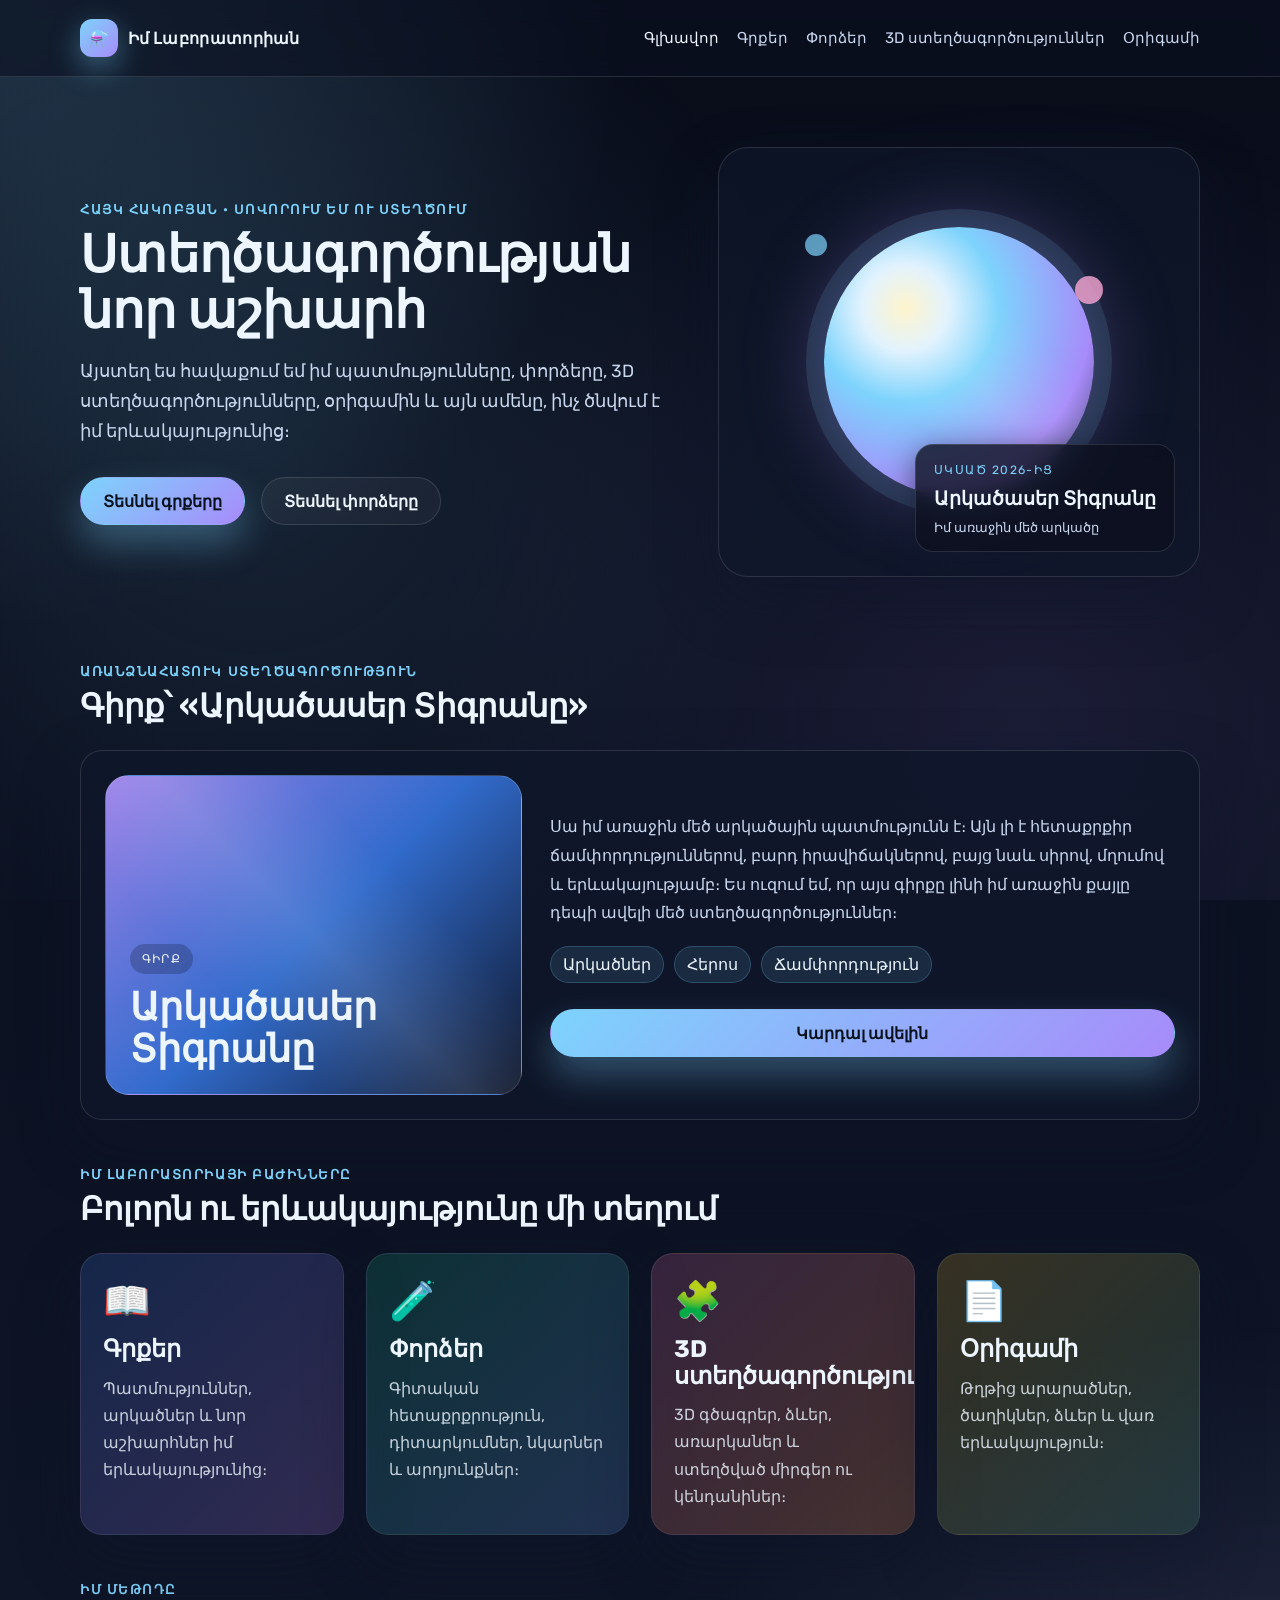
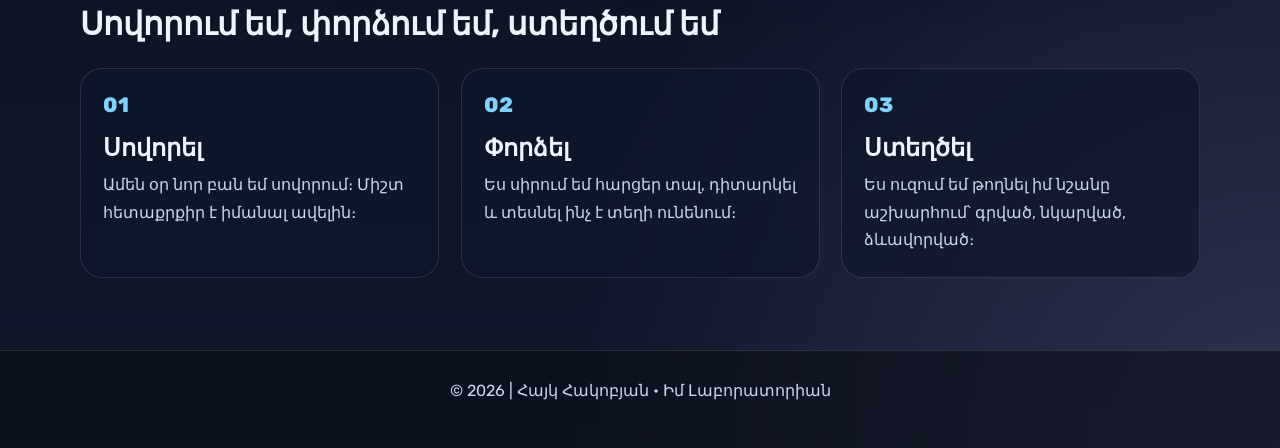
==== index.html @ 013bd903 "Fix homepage with corrected Armenian text and rebuild trigger" ====
<!DOCTYPE html>
<html lang="hy">
  <head>
    <meta charset="UTF-8" />
    <meta name="viewport" content="width=device-width, initial-scale=1.0" />
    <title>Իմ Լաբորատորիան</title>
    <meta
      name="description"
      content="Հայկ Հակոբյանի ստեղծագործական լաբորատորիան՝ գրքեր, փորձեր, 3D ստեղծագործություններ և օրիգամի"
    />
    <link rel="preconnect" href="https://fonts.googleapis.com" />
    <link rel="preconnect" href="https://fonts.gstatic.com" crossorigin />
    <link
      href="https://fonts.googleapis.com/css2?family=Rubik:wght@400;500;700;800&display=swap"
      rel="stylesheet"
    />
    <link rel="stylesheet" href="css/global.css" />
    <link rel="stylesheet" href="css/home.css" />
    <link rel="stylesheet" href="css/animations.css" />
  </head>
  <body class="home-page">
    <header class="topbar">
      <div class="container nav-wrap">
        <a class="brand" href="index.html">
          <span class="brand-mark">⚗️</span>
          <span>Իմ Լաբորատորիան</span>
        </a>

        <nav class="main-nav" aria-label="Հիմնական նավիգացիա">
          <a href="index.html" class="active">Գլխավոր</a>
          <a href="pages/books.html">Գրքեր</a>
          <a href="pages/experiments.html">Փորձեր</a>
          <a href="pages/3d-creations.html">3D ստեղծագործություններ</a>
          <a href="pages/origamis.html">Օրիգամի</a>
        </nav>
      </div>
    </header>

    <main>
      <section class="hero container">
        <div class="hero-copy">
          <p class="eyebrow">Հայկ Հակոբյան • Սովորում եմ ու ստեղծում</p>
          <h1>Ստեղծագործության նոր աշխարհ</h1>
          <p class="subtitle">
            Այստեղ ես հավաքում եմ իմ պատմությունները, փորձերը, 3D ստեղծագործությունները, օրիգամին և այն ամենը, ինչ ծնվում է իմ երևակայությունից։
          </p>

          <div class="hero-actions">
            <a class="button primary" href="pages/books.html">Տեսնել գրքերը</a>
            <a class="button secondary" href="pages/experiments.html">Տեսնել փորձերը</a>
          </div>
        </div>

        <div class="hero-visual" aria-label="Ստեղծագործական լաբորատորիայի պատկեր">
          <div class="planet"></div>
          <div class="orb orb-one"></div>
          <div class="orb orb-two"></div>
          <div class="lab-card">
            <span class="lab-tag">Սկսած 2026-ից</span>
            <strong>Արկածասեր Տիգրանը</strong>
            <small>Իմ առաջին մեծ արկածը</small>
          </div>
        </div>
      </section>

      <section class="featured container">
        <div class="section-heading">
          <p class="eyebrow">Առանձնահատուկ ստեղծագործություն</p>
          <h2>Գիրք՝ «Արկածասեր Տիգրանը»</h2>
        </div>

        <div class="feature-card">
          <div class="book-cover">
            <span class="cover-label">Գիրք</span>
            <h3>Արկածասեր Տիգրանը</h3>
          </div>

          <div class="feature-content">
            <p>
              Սա իմ առաջին մեծ արկածային պատմությունն է։ Այն լի է հետաքրքիր ճամփորդություններով, բարդ իրավիճակներով, բայց նաև սիրով, մղումով և երևակայությամբ։ Ես ուզում եմ, որ այս գիրքը լինի իմ առաջին քայլը դեպի ավելի մեծ ստեղծագործություններ։
            </p>
            <ul>
              <li>Արկածներ</li>
              <li>Հերոս</li>
              <li>Ճամփորդություն</li>
            </ul>
            <a class="button primary" href="pages/books.html">Կարդալ ավելին</a>
          </div>
        </div>
      </section>

      <section class="categories container">
        <div class="section-heading">
          <p class="eyebrow">Իմ լաբորատորիայի բաժինները</p>
          <h2>Բոլորն ու երևակայությունը մի տեղում</h2>
        </div>

        <div class="category-grid">
          <a class="category-card books" href="pages/books.html">
            <span class="icon">📖</span>
            <h3>Գրքեր</h3>
            <p>Պատմություններ, արկածներ և նոր աշխարհներ իմ երևակայությունից։</p>
          </a>

          <a class="category-card experiments" href="pages/experiments.html">
            <span class="icon">🧪</span>
            <h3>Փորձեր</h3>
            <p>Գիտական հետաքրքրություն, դիտարկումներ, նկարներ և արդյունքներ։</p>
          </a>

          <a class="category-card d3" href="pages/3d-creations.html">
            <span class="icon">🧩</span>
            <h3>3D ստեղծագործություններ</h3>
            <p>3D գծագրեր, ձևեր, առարկաներ և ստեղծված միրգեր ու կենդանիներ։</p>
          </a>

          <a class="category-card origami" href="pages/origamis.html">
            <span class="icon">📄</span>
            <h3>Օրիգամի</h3>
            <p>Թղթից արարածներ, ծաղիկներ, ձևեր և վառ երևակայություն։</p>
          </a>
        </div>
      </section>

      <section class="lab-notes container">
        <div class="section-heading">
          <p class="eyebrow">Իմ մեթոդը</p>
          <h2>Սովորում եմ, փորձում եմ, ստեղծում եմ</h2>
        </div>

        <div class="notes-grid">
          <article class="note">
            <span>01</span>
            <h3>Սովորել</h3>
            <p>Ամեն օր նոր բան եմ սովորում։ Միշտ հետաքրքիր է իմանալ ավելին։</p>
          </article>

          <article class="note">
            <span>02</span>
            <h3>Փորձել</h3>
            <p>Ես սիրում եմ հարցեր տալ, դիտարկել և տեսնել ինչ է տեղի ունենում։</p>
          </article>

          <article class="note">
            <span>03</span>
            <h3>Ստեղծել</h3>
            <p>Ես ուզում եմ թողնել իմ նշանը աշխարհում՝ գրված, նկարված, ձևավորված։</p>
          </article>
        </div>
      </section>
    </main>

    <footer class="site-footer">
      <div class="container footer-wrap">
        <p>© 2026 | Հայկ Հակոբյան • Իմ Լաբորատորիան</p>
      </div>
    </footer>
  </body>
</html>
---- css/global.css ----
* {
  margin: 0;
  padding: 0;
  box-sizing: border-box;
}

:root {
  --bg-dark: #0b1020;
  --bg-mid: #121b2d;
  --panel: rgba(17, 24, 39, 0.74);
  --panel-light: rgba(255, 255, 255, 0.08);
  --text: #edf6ff;
  --muted: #c9d7ef;
  --accent: #7dd3fc;
  --accent-2: #a78bfa;
  --accent-3: #f9a8d4;
  --success: #34d399;
  --shadow: 0 24px 60px rgba(15, 23, 42, 0.45);
  --border: rgba(255, 255, 255, 0.12);
  --radius: 22px;
}

html {
  scroll-behavior: smooth;
}

body {
  font-family: "Rubik", sans-serif;
  color: var(--text);
  background:
    radial-gradient(circle at top, rgba(125, 211, 252, 0.18), transparent 28%),
    radial-gradient(circle at right, rgba(167, 139, 250, 0.15), transparent 30%),
    linear-gradient(135deg, var(--bg-dark) 0%, var(--bg-mid) 100%);
  min-height: 100vh;
}

img {
  max-width: 100%;
  display: block;
}

a {
  text-decoration: none;
  color: inherit;
}

button,
input,
textarea,
select {
  font: inherit;
}

.container {
  width: min(1120px, calc(100% - 32px));
  margin: 0 auto;
}

.topbar {
  position: sticky;
  top: 0;
  z-index: 20;
  backdrop-filter: blur(12px);
  background: rgba(11, 16, 32, 0.6);
  border-bottom: 1px solid var(--border);
}

.nav-wrap {
  display: flex;
  align-items: center;
  justify-content: space-between;
  min-height: 76px;
  gap: 20px;
}

.brand {
  display: inline-flex;
  align-items: center;
  gap: 10px;
  font-weight: 700;
  letter-spacing: 0.02em;
}

.brand-mark {
  display: inline-flex;
  align-items: center;
  justify-content: center;
  width: 38px;
  height: 38px;
  border-radius: 12px;
  background: linear-gradient(135deg, var(--accent), var(--accent-2));
  box-shadow: 0 10px 30px rgba(125, 211, 252, 0.42);
}

.main-nav {
  display: flex;
  align-items: center;
  flex-wrap: wrap;
  gap: 18px;
}

.main-nav a {
  color: var(--muted);
  font-size: 0.95rem;
  transition: color 0.2s ease;
}

.main-nav a:hover,
.main-nav a.active {
  color: var(--text);
}

main {
  padding-bottom: 72px;
}

.site-footer {
  padding: 30px 0 48px;
  border-top: 1px solid var(--border);
  background: rgba(9, 13, 22, 0.6);
}

.footer-wrap {
  display: flex;
  justify-content: center;
  color: var(--muted);
  text-align: center;
}

.section-heading {
  margin-bottom: 26px;
}

.eyebrow {
  display: inline-block;
  margin-bottom: 10px;
  color: var(--accent);
  font-size: 0.8rem;
  letter-spacing: 0.12em;
  text-transform: uppercase;
}

h1, h2, h3, h4 {
  line-height: 1.1;
}

h1 {
  font-size: clamp(2.3rem, 4vw, 4.5rem);
  margin-bottom: 18px;
}

h2 {
  font-size: clamp(1.8rem, 2.5vw, 2.8rem);
}

h3 {
  font-size: 1.5rem;
}

.button {
  display: inline-flex;
  align-items: center;
  justify-content: center;
  min-height: 48px;
  padding: 0 22px;
  border-radius: 999px;
  border: 1px solid transparent;
  font-weight: 700;
  transition: transform 0.2s ease, box-shadow 0.2s ease, border-color 0.2s ease;
}

.button:hover {
  transform: translateY(-2px);
}

.button.primary {
  background: linear-gradient(135deg, var(--accent), var(--accent-2));
  color: #07111c;
  box-shadow: 0 18px 36px rgba(125, 211, 252, 0.32);
}

.button.secondary {
  border-color: var(--border);
  background: rgba(255, 255, 255, 0.04);
  color: var(--text);
}

.page-shell {
  padding: 52px 0 15px;
}

.page-hero {
  padding: 32px 0 18px;
}

.page-title {
  font-size: clamp(2.4rem, 5vw, 4rem);
  margin-bottom: 12px;
}

.page-subtitle {
  max-width: 760px;
  font-size: 1.1rem;
  color: var(--muted);
}

.content-panel {
  background: rgba(15, 23, 42, 0.75);
  border: 1px solid var(--border);
  border-radius: var(--radius);
  box-shadow: var(--shadow);
}

.gallery-grid {
  display: grid;
  grid-template-columns: repeat(auto-fit, minmax(220px, 1fr));
  gap: 22px;
}

.gallery-item {
  border-radius: var(--radius);
  border: 1px solid var(--border);
  background: rgba(255, 255, 255, 0.03);
  overflow: hidden;
}

.gallery-visual {
  min-height: 210px;
  display: flex;
  align-items: center;
  justify-content: center;
  font-size: 3rem;
  color: rgba(255, 255, 255, 0.82);
  border-bottom: 1px solid var(--border);
}

.gallery-item figcaption {
  padding: 18px 18px 20px;
}

.gallery-item h3 {
  margin-bottom: 8px;
  font-size: 1.25rem;
}

.gallery-item p {
  color: var(--muted);
  line-height: 1.6;
}

@media (max-width: 720px) {
  .nav-wrap {
    flex-direction: column;
    justify-content: center;
    padding: 18px 0 16px;
  }

  .main-nav {
    justify-content: center;
  }
}
---- css/home.css ----
.home-page {
  background:
    radial-gradient(circle at top left, rgba(125, 211, 252, 0.18), transparent 26%),
    radial-gradient(circle at bottom right, rgba(196, 181, 253, 0.18), transparent 30%),
    linear-gradient(180deg, #090d1a 0%, #0f172a 100%);
  position: relative;
  overflow: hidden;
}

.home-page::before {
  content: '';
  position: fixed;
  top: 0;
  left: 0;
  width: 100%;
  height: 100%;
  background: 
    radial-gradient(circle at 20% 50%, rgba(125, 211, 252, 0.1) 0%, transparent 50%),
    radial-gradient(circle at 80% 80%, rgba(167, 139, 250, 0.1) 0%, transparent 50%);
  pointer-events: none;
  z-index: 1;
}

main {
  position: relative;
  z-index: 2;
}

.hero {
  display: grid;
  grid-template-columns: 1.1fr 0.9fr;
  gap: 48px;
  align-items: center;
  padding: 70px 0 40px;
}

.eyebrow {
  font-weight: 700;
}

.hero-copy .subtitle {
  max-width: 620px;
  margin-bottom: 30px;
  color: var(--muted);
  font-size: 1.1rem;
  line-height: 1.7;
}

.hero-actions {
  display: flex;
  gap: 16px;
  flex-wrap: wrap;
}

.hero-visual {
  position: relative;
  min-height: 430px;
  display: grid;
  place-items: center;
  border: 1px solid var(--border);
  border-radius: 30px;
  background: rgba(15, 23, 42, 0.65);
  overflow: hidden;
  box-shadow: var(--shadow);
}

.planet {
  width: 270px;
  height: 270px;
  border-radius: 50%;
  background: radial-gradient(circle at 30% 30%, #fef3c7 0%, #e0f2fe 16%, #7dd3fc 35%, #a78bfa 70%, #1f2937 100%);
  box-shadow: 0 0 0 18px rgba(125, 211, 252, 0.12), 0 0 80px rgba(167, 139, 250, 0.38);
  position: relative;
}

.planet::after {
  content: '';
  position: absolute;
  inset: 0;
  border-radius: 50%;
  background: linear-gradient(45deg, transparent 30%, rgba(255, 255, 255, 0.1) 50%, transparent 70%);
  pointer-events: none;
}

.orb {
  position: absolute;
  border-radius: 50%;
  background: rgba(125, 211, 252, 0.7);
  filter: blur(0.5px);
}

.orb-one {
  width: 22px;
  height: 22px;
  top: 20%;
  left: 18%;
}

.orb-two {
  width: 28px;
  height: 28px;
  top: 30%;
  right: 20%;
  background: rgba(249, 168, 212, 0.8);
}

.lab-card {
  position: absolute;
  right: 24px;
  bottom: 24px;
  display: flex;
  flex-direction: column;
  gap: 10px;
  min-width: 180px;
  padding: 18px 18px 16px;
  border: 1px solid rgba(255, 255, 255, 0.12);
  background: rgba(12, 16, 30, 0.8);
  border-radius: 18px;
  backdrop-filter: blur(8px);
  box-shadow: 0 8px 32px rgba(15, 23, 42, 0.6);
}

.lab-tag {
  color: var(--accent);
  font-size: 0.75rem;
  text-transform: uppercase;
  letter-spacing: 0.12em;
}

.lab-card strong {
  font-size: 1.2rem;
}

.lab-card small {
  color: var(--muted);
}

.featured,
.categories,
.lab-notes {
  padding-top: 44px;
}

.feature-card {
  display: grid;
  grid-template-columns: 0.8fr 1.2fr;
  gap: 28px;
  padding: 24px;
  border: 1px solid var(--border);
  border-radius: var(--radius);
  background: rgba(15, 23, 42, 0.82);
  box-shadow: var(--shadow);
  transition: transform 0.3s ease, box-shadow 0.3s ease;
}

.feature-card:hover {
  transform: translateY(-4px);
  box-shadow: 0 32px 80px rgba(125, 211, 252, 0.25);
}

.book-cover {
  min-height: 320px;
  border-radius: 24px;
  display: flex;
  flex-direction: column;
  justify-content: flex-end;
  gap: 12px;
  padding: 24px;
  background: linear-gradient(135deg, rgba(167, 139, 250, 0.92), rgba(59, 130, 246, 0.8), rgba(15, 23, 42, 0.8));
  border: 1px solid rgba(255, 255, 255, 0.18);
  position: relative;
  overflow: hidden;
}

.book-cover::before {
  content: '';
  position: absolute;
  inset: 0;
  background: linear-gradient(45deg, transparent 30%, rgba(255, 255, 255, 0.1) 50%, transparent 70%);
  pointer-events: none;
}

.cover-label {
  display: inline-flex;
  align-self: flex-start;
  padding: 8px 12px;
  border-radius: 999px;
  background: rgba(15, 23, 42, 0.25);
  font-size: 0.76rem;
  letter-spacing: 0.1em;
  text-transform: uppercase;
  position: relative;
  z-index: 1;
}

.book-cover h3 {
  font-size: clamp(2rem, 3vw, 3rem);
  line-height: 1.1;
  position: relative;
  z-index: 1;
}

.feature-content {
  display: flex;
  flex-direction: column;
  justify-content: center;
}

.feature-content p {
  color: var(--muted);
  line-height: 1.8;
  margin-bottom: 18px;
}

.feature-content ul {
  list-style: none;
  display: flex;
  flex-wrap: wrap;
  gap: 10px;
  margin: 0 0 26px;
}

.feature-content li {
  padding: 8px 12px;
  border-radius: 999px;
  background: rgba(125, 211, 252, 0.12);
  color: var(--text);
  border: 1px solid rgba(125, 211, 252, 0.2);
  transition: all 0.2s ease;
}

.feature-content li:hover {
  background: rgba(125, 211, 252, 0.24);
  border-color: rgba(125, 211, 252, 0.4);
}

.category-grid {
  display: grid;
  grid-template-columns: repeat(auto-fit, minmax(220px, 1fr));
  gap: 22px;
}

.category-card {
  display: flex;
  flex-direction: column;
  gap: 12px;
  min-height: 220px;
  padding: 24px 22px;
  border-radius: var(--radius);
  border: 1px solid rgba(255, 255, 255, 0.1);
  box-shadow: var(--shadow);
  transition: transform 0.2s ease, border-color 0.2s ease, box-shadow 0.2s ease;
  position: relative;
  overflow: hidden;
}

.category-card::before {
  content: '';
  position: absolute;
  inset: 0;
  background: linear-gradient(135deg, transparent 0%, rgba(255, 255, 255, 0.05) 100%);
  pointer-events: none;
}

.category-card:hover {
  transform: translateY(-6px);
  border-color: rgba(255, 255, 255, 0.25);
  box-shadow: 0 32px 80px rgba(15, 23, 42, 0.8);
}

.category-card .icon {
  font-size: 2.4rem;
  position: relative;
  z-index: 1;
}

.category-card p {
  color: rgba(237, 246, 255, 0.82);
  line-height: 1.7;
  position: relative;
  z-index: 1;
}

.category-card h3 {
  position: relative;
  z-index: 1;
}

.category-card.books {
  background: linear-gradient(135deg, rgba(59, 130, 246, 0.18), rgba(168, 85, 247, 0.16));
}

.category-card.experiments {
  background: linear-gradient(135deg, rgba(16, 185, 129, 0.18), rgba(59, 130, 246, 0.16));
}

.category-card.d3 {
  background: linear-gradient(135deg, rgba(244, 114, 182, 0.18), rgba(249, 115, 22, 0.18));
}

.category-card.origami {
  background: linear-gradient(135deg, rgba(251, 191, 36, 0.18), rgba(34, 197, 94, 0.1));
}

.notes-grid {
  display: grid;
  grid-template-columns: repeat(auto-fit, minmax(220px, 1fr));
  gap: 22px;
}

.note {
  padding: 24px 22px;
  border: 1px solid var(--border);
  border-radius: var(--radius);
  background: rgba(15, 23, 42, 0.72);
  transition: transform 0.2s ease, box-shadow 0.2s ease, border-color 0.2s ease;
  position: relative;
  overflow: hidden;
}

.note::before {
  content: '';
  position: absolute;
  inset: 0;
  background: linear-gradient(135deg, rgba(125, 211, 252, 0.1) 0%, transparent 100%);
  opacity: 0;
  transition: opacity 0.2s ease;
  pointer-events: none;
}

.note:hover {
  transform: translateY(-4px);
  border-color: var(--accent);
  box-shadow: 0 16px 40px rgba(125, 211, 252, 0.15);
}

.note:hover::before {
  opacity: 1;
}

.note span {
  display: inline-flex;
  margin-bottom: 18px;
  color: var(--accent);
  font-weight: 800;
  font-size: 1.3rem;
  position: relative;
  z-index: 1;
}

.note h3 {
  position: relative;
  z-index: 1;
}

.note p {
  margin-top: 10px;
  color: var(--muted);
  line-height: 1.7;
  position: relative;
  z-index: 1;
}

@media (max-width: 820px) {
  .hero,
  .feature-card {
    grid-template-columns: 1fr;
  }

  .hero {
    padding-top: 48px;
  }
}
---- css/animations.css ----
/* Magical animations for the laboratory */

@keyframes float {
  0%, 100% {
    transform: translateY(0px);
  }
  50% {
    transform: translateY(-12px);
  }
}

@keyframes glow {
  0%, 100% {
    box-shadow: 0 0 20px rgba(125, 211, 252, 0.4), 0 0 40px rgba(167, 139, 250, 0.2);
  }
  50% {
    box-shadow: 0 0 30px rgba(125, 211, 252, 0.6), 0 0 60px rgba(167, 139, 250, 0.4);
  }
}

@keyframes shimmer {
  0% {
    background-position: -1000px 0;
  }
  100% {
    background-position: 1000px 0;
  }
}

@keyframes pulse {
  0%, 100% {
    opacity: 1;
  }
  50% {
    opacity: 0.7;
  }
}

@keyframes slideInUp {
  from {
    opacity: 0;
    transform: translateY(30px);
  }
  to {
    opacity: 1;
    transform: translateY(0);
  }
}

@keyframes slideInLeft {
  from {
    opacity: 0;
    transform: translateX(-30px);
  }
  to {
    opacity: 1;
    transform: translateX(0);
  }
}

@keyframes slideInRight {
  from {
    opacity: 0;
    transform: translateX(30px);
  }
  to {
    opacity: 1;
    transform: translateX(0);
  }
}

@keyframes scaleIn {
  from {
    opacity: 0;
    transform: scale(0.9);
  }
  to {
    opacity: 1;
    transform: scale(1);
  }
}

.planet {
  animation: float 3s ease-in-out infinite, glow 3s ease-in-out infinite;
}

.orb {
  animation: float 4s ease-in-out infinite;
}

.orb-two {
  animation-duration: 5s;
}

.hero-copy {
  animation: slideInLeft 0.8s ease-out;
}

.hero-visual {
  animation: slideInRight 0.8s ease-out;
}

.category-card {
  animation: slideInUp 0.6s ease-out both;
}

.category-card:nth-child(1) { animation-delay: 0.1s; }
.category-card:nth-child(2) { animation-delay: 0.2s; }
.category-card:nth-child(3) { animation-delay: 0.3s; }
.category-card:nth-child(4) { animation-delay: 0.4s; }

.note {
  animation: scaleIn 0.5s ease-out both;
}

.note:nth-child(1) { animation-delay: 0.1s; }
.note:nth-child(2) { animation-delay: 0.2s; }
.note:nth-child(3) { animation-delay: 0.3s; }

.gallery-item {
  animation: scaleIn 0.5s ease-out both;
}

.gallery-item:nth-child(1) { animation-delay: 0.1s; }
.gallery-item:nth-child(2) { animation-delay: 0.2s; }
.gallery-item:nth-child(3) { animation-delay: 0.3s; }

.feature-card {
  animation: slideInUp 0.7s ease-out;
}

.button {
  transition: transform 0.2s ease, box-shadow 0.2s ease, background 0.2s ease;
}

.button:hover {
  transform: translateY(-3px) scale(1.02);
}

.button.primary:hover {
  box-shadow: 0 24px 48px rgba(125, 211, 252, 0.42);
}

.category-card:hover .icon {
  animation: float 1s ease-in-out infinite;
}

.gallery-visual {
  transition: transform 0.3s ease, filter 0.3s ease;
}

.gallery-item:hover .gallery-visual {
  transform: scale(1.1) rotate(5deg);
  filter: brightness(1.2);
}
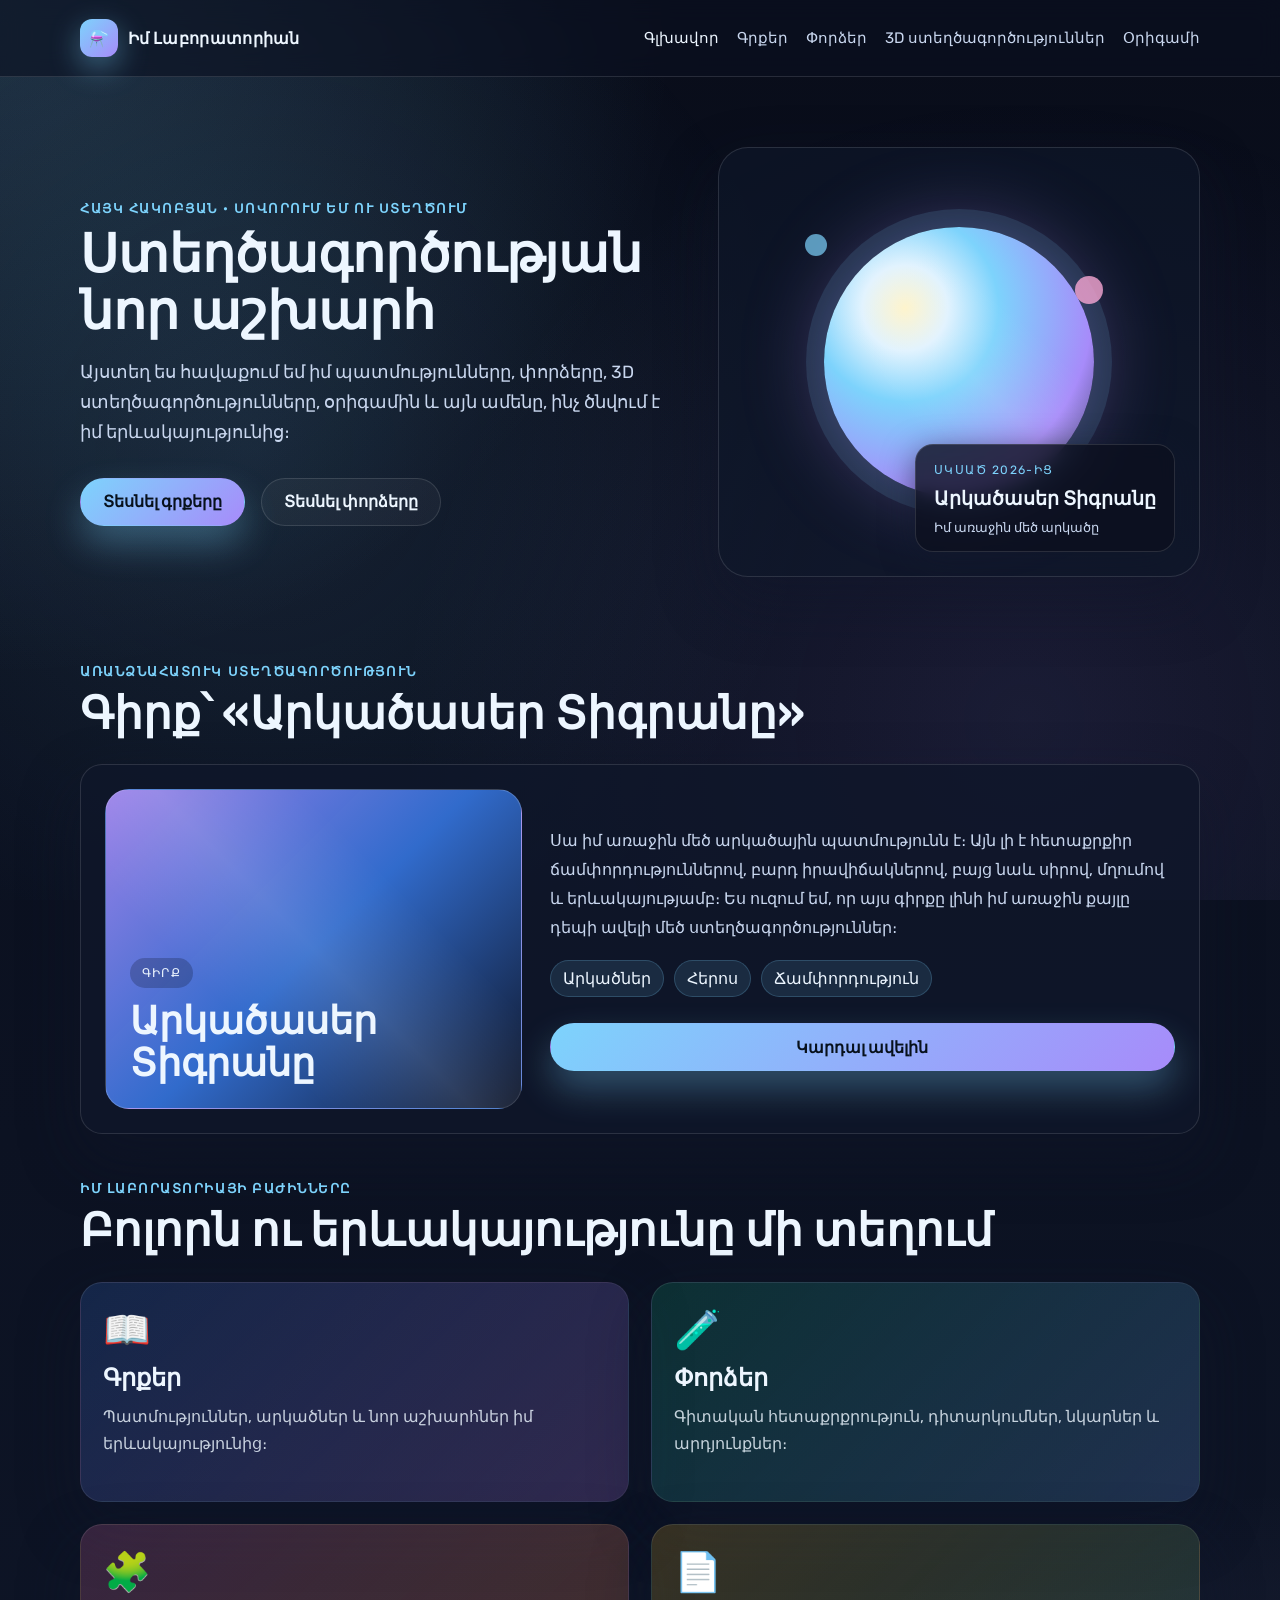
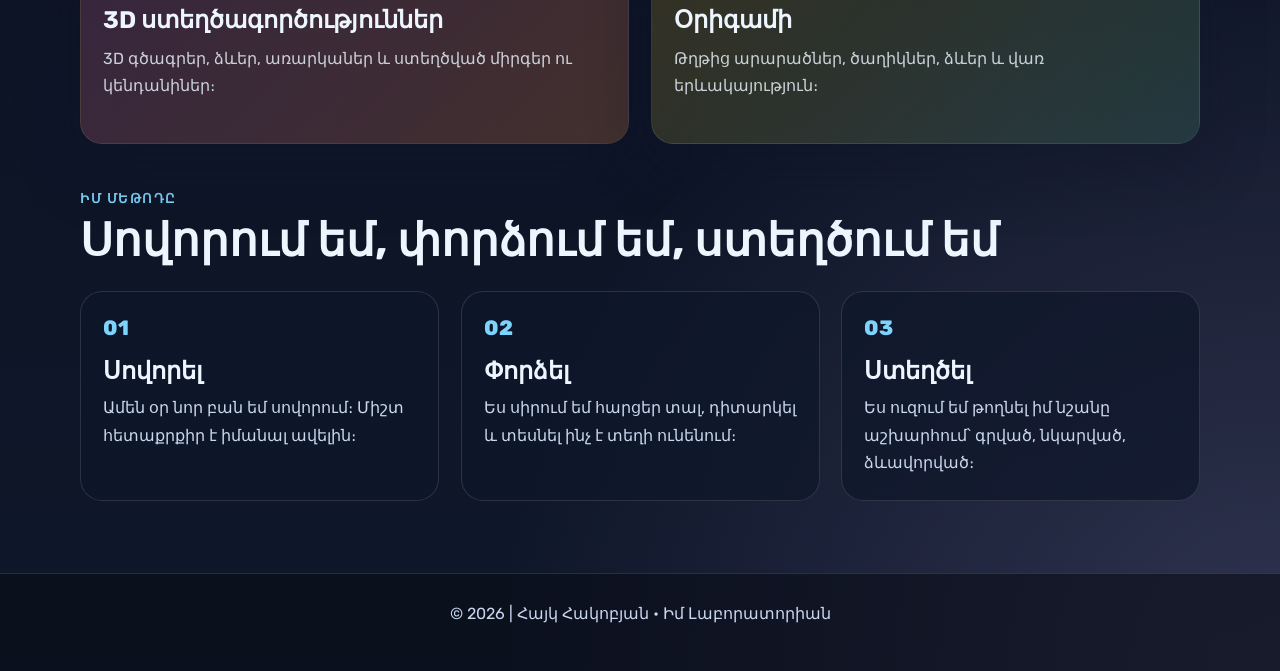
==== commit 12410af3: "Fix page structure and make the site responsive on mobile and tablet - Put each section page back in" ====
--- a/index.html
+++ b/index.html
@@ -17,6 +17,7 @@
     <link rel="stylesheet" href="css/global.css" />
     <link rel="stylesheet" href="css/home.css" />
     <link rel="stylesheet" href="css/animations.css" />
+    <script src="js/menu.js"></script>
   </head>
   <body class="home-page">
     <header class="topbar">
@@ -26,7 +27,13 @@
           <span>Իմ Լաբորատորիան</span>
         </a>
 
-        <nav class="main-nav" aria-label="Հիմնական նավիգացիա">
+        <button class="nav-toggle" type="button" aria-expanded="false" aria-controls="main-nav" aria-label="Մենյու">
+          <span class="nav-toggle-bar"></span>
+          <span class="nav-toggle-bar"></span>
+          <span class="nav-toggle-bar"></span>
+        </button>
+
+        <nav id="main-nav" class="main-nav" aria-label="Հիմնական նավիգացիա">
           <a href="index.html" class="active">Գլխավոր</a>
           <a href="pages/books.html">Գրքեր</a>
           <a href="pages/experiments.html">Փորձեր</a>
--- a/css/global.css
+++ b/css/global.css
@@ -18,10 +18,13 @@
   --shadow: 0 24px 60px rgba(15, 23, 42, 0.45);
   --border: rgba(255, 255, 255, 0.12);
   --radius: 22px;
+  --topbar-height: 76px;
 }
 
 html {
   scroll-behavior: smooth;
+  -webkit-text-size-adjust: 100%;
+  text-size-adjust: 100%;
 }
 
 body {
@@ -32,6 +35,8 @@
     radial-gradient(circle at right, rgba(167, 139, 250, 0.15), transparent 30%),
     linear-gradient(135deg, var(--bg-dark) 0%, var(--bg-mid) 100%);
   min-height: 100vh;
+  overflow-wrap: break-word;
+  -webkit-tap-highlight-color: transparent;
 }
 
 img {
@@ -51,6 +56,11 @@
   font: inherit;
 }
 
+:focus-visible {
+  outline: 2px solid var(--accent);
+  outline-offset: 3px;
+}
+
 .container {
   width: min(1120px, calc(100% - 32px));
   margin: 0 auto;
@@ -60,6 +70,7 @@
   position: sticky;
   top: 0;
   z-index: 20;
+  -webkit-backdrop-filter: blur(12px);
   backdrop-filter: blur(12px);
   background: rgba(11, 16, 32, 0.6);
   border-bottom: 1px solid var(--border);
@@ -69,7 +80,7 @@
   display: flex;
   align-items: center;
   justify-content: space-between;
-  min-height: 76px;
+  min-height: var(--topbar-height);
   gap: 20px;
 }
 
@@ -77,6 +88,7 @@
   display: inline-flex;
   align-items: center;
   gap: 10px;
+  min-height: 44px;
   font-weight: 700;
   letter-spacing: 0.02em;
 }
@@ -85,6 +97,7 @@
   display: inline-flex;
   align-items: center;
   justify-content: center;
+  flex-shrink: 0;
   width: 38px;
   height: 38px;
   border-radius: 12px;
@@ -102,12 +115,50 @@
 .main-nav a {
   color: var(--muted);
   font-size: 0.95rem;
-  transition: color 0.2s ease;
+  padding: 8px 0;
+  transition: color 0.2s ease, background 0.2s ease;
 }
 
 .main-nav a:hover,
 .main-nav a.active {
   color: var(--text);
+}
+
+/* ☰ menu button, shown only on phones and tablets (see the media queries below) */
+.nav-toggle {
+  display: none;
+  flex-direction: column;
+  align-items: center;
+  justify-content: center;
+  gap: 5px;
+  flex-shrink: 0;
+  width: 44px;
+  height: 44px;
+  border: 1px solid var(--border);
+  border-radius: 12px;
+  background: rgba(255, 255, 255, 0.04);
+  color: var(--text);
+  cursor: pointer;
+}
+
+.nav-toggle-bar {
+  width: 20px;
+  height: 2px;
+  border-radius: 2px;
+  background: currentColor;
+  transition: transform 0.2s ease, opacity 0.2s ease;
+}
+
+.nav-open .nav-toggle-bar:nth-child(1) {
+  transform: translateY(7px) rotate(45deg);
+}
+
+.nav-open .nav-toggle-bar:nth-child(2) {
+  opacity: 0;
+}
+
+.nav-open .nav-toggle-bar:nth-child(3) {
+  transform: translateY(-7px) rotate(-45deg);
 }
 
 main {
@@ -136,25 +187,27 @@
   margin-bottom: 10px;
   color: var(--accent);
   font-size: 0.8rem;
+  font-weight: 700;
   letter-spacing: 0.12em;
   text-transform: uppercase;
 }
 
 h1, h2, h3, h4 {
   line-height: 1.1;
+  overflow-wrap: anywhere;
 }
 
 h1 {
-  font-size: clamp(2.3rem, 4vw, 4.5rem);
+  font-size: clamp(1.75rem, 0.9rem + 4vw, 4.5rem);
   margin-bottom: 18px;
 }
 
 h2 {
-  font-size: clamp(1.8rem, 2.5vw, 2.8rem);
+  font-size: clamp(1.6rem, 1.1rem + 2.2vw, 2.8rem);
 }
 
 h3 {
-  font-size: 1.5rem;
+  font-size: clamp(1.25rem, 1.1rem + 0.6vw, 1.5rem);
 }
 
 .button {
@@ -166,11 +219,12 @@
   border-radius: 999px;
   border: 1px solid transparent;
   font-weight: 700;
+  text-align: center;
   transition: transform 0.2s ease, box-shadow 0.2s ease, border-color 0.2s ease;
 }
 
-.button:hover {
-  transform: translateY(-2px);
+.button:active {
+  transform: scale(0.98);
 }
 
 .button.primary {
@@ -194,13 +248,14 @@
 }
 
 .page-title {
-  font-size: clamp(2.4rem, 5vw, 4rem);
+  font-size: clamp(1.75rem, 0.9rem + 4vw, 4rem);
   margin-bottom: 12px;
 }
 
 .page-subtitle {
   max-width: 760px;
-  font-size: 1.1rem;
+  font-size: clamp(1rem, 0.95rem + 0.3vw, 1.1rem);
+  line-height: 1.6;
   color: var(--muted);
 }
 
@@ -211,10 +266,11 @@
   box-shadow: var(--shadow);
 }
 
+/* Gallery: 1 column on phones, 2 on tablets, 3 on wide screens */
 .gallery-grid {
   display: grid;
-  grid-template-columns: repeat(auto-fit, minmax(220px, 1fr));
-  gap: 22px;
+  grid-template-columns: minmax(0, 1fr);
+  gap: 16px;
 }
 
 .gallery-item {
@@ -248,56 +304,134 @@
   line-height: 1.6;
 }
 
-@media (max-width: 720px) {
+@media (hover: hover) {
+  .button:hover {
+    transform: translateY(-2px);
+  }
+}
+
+@media (min-width: 600px) {
+  .gallery-grid {
+    grid-template-columns: repeat(2, minmax(0, 1fr));
+    gap: 20px;
+  }
+
+  /* An odd last card fills the whole row instead of sitting alone */
+  .gallery-item:last-child:nth-child(odd) {
+    grid-column: 1 / -1;
+  }
+}
+
+@media (min-width: 900px) {
+  .gallery-grid {
+    grid-template-columns: repeat(3, minmax(0, 1fr));
+    gap: 22px;
+  }
+
+  .gallery-item:last-child:nth-child(odd) {
+    grid-column: auto;
+  }
+}
+
+/* Phones and tablets: compact top bar with the ☰ menu */
+@media (max-width: 899.98px) {
+  :root {
+    --topbar-height: 64px;
+  }
+
   .nav-wrap {
+    flex-wrap: wrap;
+    gap: 12px;
+  }
+
+  /* Without JavaScript the links simply wrap under the logo */
+  .main-nav {
+    gap: 4px 16px;
+    padding-bottom: 8px;
+  }
+
+  .js .nav-wrap {
+    flex-wrap: nowrap;
+  }
+
+  .js .nav-toggle {
+    display: inline-flex;
+  }
+
+  .js .main-nav {
+    display: none;
+    position: absolute;
+    top: 100%;
+    left: 0;
+    right: 0;
     flex-direction: column;
-    justify-content: center;
-    padding: 18px 0 16px;
-  }
-
-  .main-nav {
-    justify-content: center;
-  }
-}
-
-
-
-
-
-
-
-
-
-
-
-
-
-
-
-
-
-
-
-
-
-
-
-
-
-
-
-
-
-
-
-
-
-
-
-
-
-
-
-
-
-
+    align-items: stretch;
+    gap: 4px;
+    max-height: calc(100vh - var(--topbar-height));
+    overflow-y: auto;
+    padding: 10px 16px 18px;
+    background: var(--bg-dark);
+    border-bottom: 1px solid var(--border);
+    box-shadow: var(--shadow);
+  }
+
+  .js.nav-open .main-nav,
+  .nav-open .main-nav {
+    display: flex;
+  }
+
+  .js .main-nav a {
+    display: flex;
+    align-items: center;
+    min-height: 48px;
+    padding: 0 14px;
+    border-radius: 12px;
+    font-size: 1.05rem;
+  }
+
+  .js .main-nav a.active {
+    background: rgba(255, 255, 255, 0.07);
+  }
+}
+
+/* Phones */
+@media (max-width: 599.98px) {
+  main {
+    padding-bottom: 48px;
+  }
+
+  .section-heading {
+    margin-bottom: 18px;
+  }
+
+  .page-shell {
+    padding-top: 24px;
+  }
+
+  .page-hero {
+    padding: 16px 0 12px;
+  }
+
+  .gallery-visual {
+    min-height: 150px;
+  }
+
+  .site-footer {
+    padding: 24px 0 32px;
+    font-size: 0.9rem;
+  }
+}
+
+@media (prefers-reduced-motion: reduce) {
+  html {
+    scroll-behavior: auto;
+  }
+
+  *,
+  *::before,
+  *::after {
+    animation-duration: 0.01ms !important;
+    animation-iteration-count: 1 !important;
+    transition-duration: 0.01ms !important;
+  }
+}
--- a/css/home.css
+++ b/css/home.css
@@ -4,7 +4,6 @@
     radial-gradient(circle at bottom right, rgba(196, 181, 253, 0.18), transparent 30%),
     linear-gradient(180deg, #090d1a 0%, #0f172a 100%);
   position: relative;
-  overflow: hidden;
 }
 
 .home-page::before {
@@ -28,14 +27,19 @@
 
 .hero {
   display: grid;
-  grid-template-columns: 1.1fr 0.9fr;
+  grid-template-columns: minmax(0, 1.1fr) minmax(0, 0.9fr);
   gap: 48px;
   align-items: center;
   padding: 70px 0 40px;
 }
 
-.eyebrow {
-  font-weight: 700;
+/* The big title grows with its own column, so long words never break */
+.hero-copy {
+  container-type: inline-size;
+}
+
+.hero-copy h1 {
+  font-size: clamp(1.5rem, 8.8cqi, 4.5rem);
 }
 
 .hero-copy .subtitle {
@@ -65,8 +69,8 @@
 }
 
 .planet {
-  width: 270px;
-  height: 270px;
+  width: clamp(150px, 45vw, 270px);
+  aspect-ratio: 1;
   border-radius: 50%;
   background: radial-gradient(circle at 30% 30%, #fef3c7 0%, #e0f2fe 16%, #7dd3fc 35%, #a78bfa 70%, #1f2937 100%);
   box-shadow: 0 0 0 18px rgba(125, 211, 252, 0.12), 0 0 80px rgba(167, 139, 250, 0.38);
@@ -116,6 +120,7 @@
   border: 1px solid rgba(255, 255, 255, 0.12);
   background: rgba(12, 16, 30, 0.8);
   border-radius: 18px;
+  -webkit-backdrop-filter: blur(8px);
   backdrop-filter: blur(8px);
   box-shadow: 0 8px 32px rgba(15, 23, 42, 0.6);
 }
@@ -143,7 +148,7 @@
 
 .feature-card {
   display: grid;
-  grid-template-columns: 0.8fr 1.2fr;
+  grid-template-columns: minmax(0, 0.8fr) minmax(0, 1.2fr);
   gap: 28px;
   padding: 24px;
   border: 1px solid var(--border);
@@ -151,11 +156,6 @@
   background: rgba(15, 23, 42, 0.82);
   box-shadow: var(--shadow);
   transition: transform 0.3s ease, box-shadow 0.3s ease;
-}
-
-.feature-card:hover {
-  transform: translateY(-4px);
-  box-shadow: 0 32px 80px rgba(125, 211, 252, 0.25);
 }
 
 .book-cover {
@@ -229,15 +229,11 @@
   transition: all 0.2s ease;
 }
 
-.feature-content li:hover {
-  background: rgba(125, 211, 252, 0.24);
-  border-color: rgba(125, 211, 252, 0.4);
-}
-
+/* Sections: 1 column on phones, 2×2 from tablets up ("ստեղծագործություններ" is too long for 4 columns) */
 .category-grid {
   display: grid;
-  grid-template-columns: repeat(auto-fit, minmax(220px, 1fr));
-  gap: 22px;
+  grid-template-columns: minmax(0, 1fr);
+  gap: 16px;
 }
 
 .category-card {
@@ -262,12 +258,6 @@
   pointer-events: none;
 }
 
-.category-card:hover {
-  transform: translateY(-6px);
-  border-color: rgba(255, 255, 255, 0.25);
-  box-shadow: 0 32px 80px rgba(15, 23, 42, 0.8);
-}
-
 .category-card .icon {
   font-size: 2.4rem;
   position: relative;
@@ -304,8 +294,8 @@
 
 .notes-grid {
   display: grid;
-  grid-template-columns: repeat(auto-fit, minmax(220px, 1fr));
-  gap: 22px;
+  grid-template-columns: minmax(0, 1fr);
+  gap: 16px;
 }
 
 .note {
@@ -328,16 +318,6 @@
   pointer-events: none;
 }
 
-.note:hover {
-  transform: translateY(-4px);
-  border-color: var(--accent);
-  box-shadow: 0 16px 40px rgba(125, 211, 252, 0.15);
-}
-
-.note:hover::before {
-  opacity: 1;
-}
-
 .note span {
   display: inline-flex;
   margin-bottom: 18px;
@@ -361,13 +341,153 @@
   z-index: 1;
 }
 
-@media (max-width: 820px) {
+/* Hover effects only for mouse users; on touch screens they stick after a tap */
+@media (hover: hover) {
+  .feature-card:hover {
+    transform: translateY(-4px);
+    box-shadow: 0 32px 80px rgba(125, 211, 252, 0.25);
+  }
+
+  .feature-content li:hover {
+    background: rgba(125, 211, 252, 0.24);
+    border-color: rgba(125, 211, 252, 0.4);
+  }
+
+  .category-card:hover {
+    transform: translateY(-6px);
+    border-color: rgba(255, 255, 255, 0.25);
+    box-shadow: 0 32px 80px rgba(15, 23, 42, 0.8);
+  }
+
+  .note:hover {
+    transform: translateY(-4px);
+    border-color: var(--accent);
+    box-shadow: 0 16px 40px rgba(125, 211, 252, 0.15);
+  }
+
+  .note:hover::before {
+    opacity: 1;
+  }
+}
+
+@media (min-width: 600px) {
+  .category-grid {
+    grid-template-columns: repeat(2, minmax(0, 1fr));
+    gap: 20px;
+  }
+}
+
+@media (min-width: 700px) {
+  .notes-grid {
+    grid-template-columns: repeat(3, minmax(0, 1fr));
+    gap: 20px;
+  }
+}
+
+@media (min-width: 1000px) {
+  .category-grid {
+    gap: 22px;
+  }
+
+  .notes-grid {
+    gap: 22px;
+  }
+}
+
+/* Tablets and phones: one column, the planet goes under the text */
+@media (max-width: 899.98px) {
   .hero,
   .feature-card {
-    grid-template-columns: 1fr;
+    grid-template-columns: minmax(0, 1fr);
   }
 
   .hero {
+    gap: 32px;
     padding-top: 48px;
   }
-}
+
+  .hero-visual {
+    min-height: 340px;
+  }
+
+  .book-cover {
+    min-height: 260px;
+  }
+}
+
+/* Phones */
+@media (max-width: 599.98px) {
+  .hero {
+    gap: 24px;
+    padding: 28px 0 16px;
+  }
+
+  .hero-copy .subtitle {
+    font-size: 1rem;
+    margin-bottom: 24px;
+  }
+
+  .hero-actions {
+    gap: 12px;
+  }
+
+  .hero-actions .button {
+    flex: 1 1 100%;
+  }
+
+  .hero-visual {
+    min-height: 280px;
+    border-radius: var(--radius);
+  }
+
+  .planet {
+    box-shadow: 0 0 0 12px rgba(125, 211, 252, 0.12), 0 0 60px rgba(167, 139, 250, 0.38);
+  }
+
+  .lab-card {
+    right: 14px;
+    bottom: 14px;
+    min-width: 0;
+    gap: 6px;
+    padding: 12px 14px;
+    border-radius: 14px;
+  }
+
+  .lab-card strong {
+    font-size: 1.05rem;
+  }
+
+  .featured,
+  .categories,
+  .lab-notes {
+    padding-top: 32px;
+  }
+
+  .feature-card {
+    gap: 20px;
+    padding: 14px;
+  }
+
+  .book-cover {
+    min-height: 200px;
+    padding: 20px;
+    border-radius: 18px;
+  }
+
+  .category-card {
+    min-height: 0;
+    padding: 20px 18px;
+  }
+
+  .category-card h3 {
+    font-size: 1.15rem;
+  }
+
+  .note {
+    padding: 20px 18px;
+  }
+
+  .note span {
+    margin-bottom: 10px;
+  }
+}
--- a/css/animations.css
+++ b/css/animations.css
@@ -133,23 +133,34 @@
   transition: transform 0.2s ease, box-shadow 0.2s ease, background 0.2s ease;
 }
 
-.button:hover {
-  transform: translateY(-3px) scale(1.02);
-}
-
-.button.primary:hover {
-  box-shadow: 0 24px 48px rgba(125, 211, 252, 0.42);
-}
-
-.category-card:hover .icon {
-  animation: float 1s ease-in-out infinite;
-}
-
 .gallery-visual {
   transition: transform 0.3s ease, filter 0.3s ease;
 }
 
-.gallery-item:hover .gallery-visual {
-  transform: scale(1.1) rotate(5deg);
-  filter: brightness(1.2);
+/* Hover effects only for mouse users; on touch screens they stick after a tap */
+@media (hover: hover) {
+  .button:hover {
+    transform: translateY(-3px) scale(1.02);
+  }
+
+  .button.primary:hover {
+    box-shadow: 0 24px 48px rgba(125, 211, 252, 0.42);
+  }
+
+  .category-card:hover .icon {
+    animation: float 1s ease-in-out infinite;
+  }
+
+  .gallery-item:hover .gallery-visual {
+    transform: scale(1.1) rotate(5deg);
+    filter: brightness(1.2);
+  }
 }
+
+/* Phones and tablets: slide in from below, so nothing pokes out sideways */
+@media (max-width: 899.98px) {
+  .hero-copy,
+  .hero-visual {
+    animation-name: slideInUp;
+  }
+}
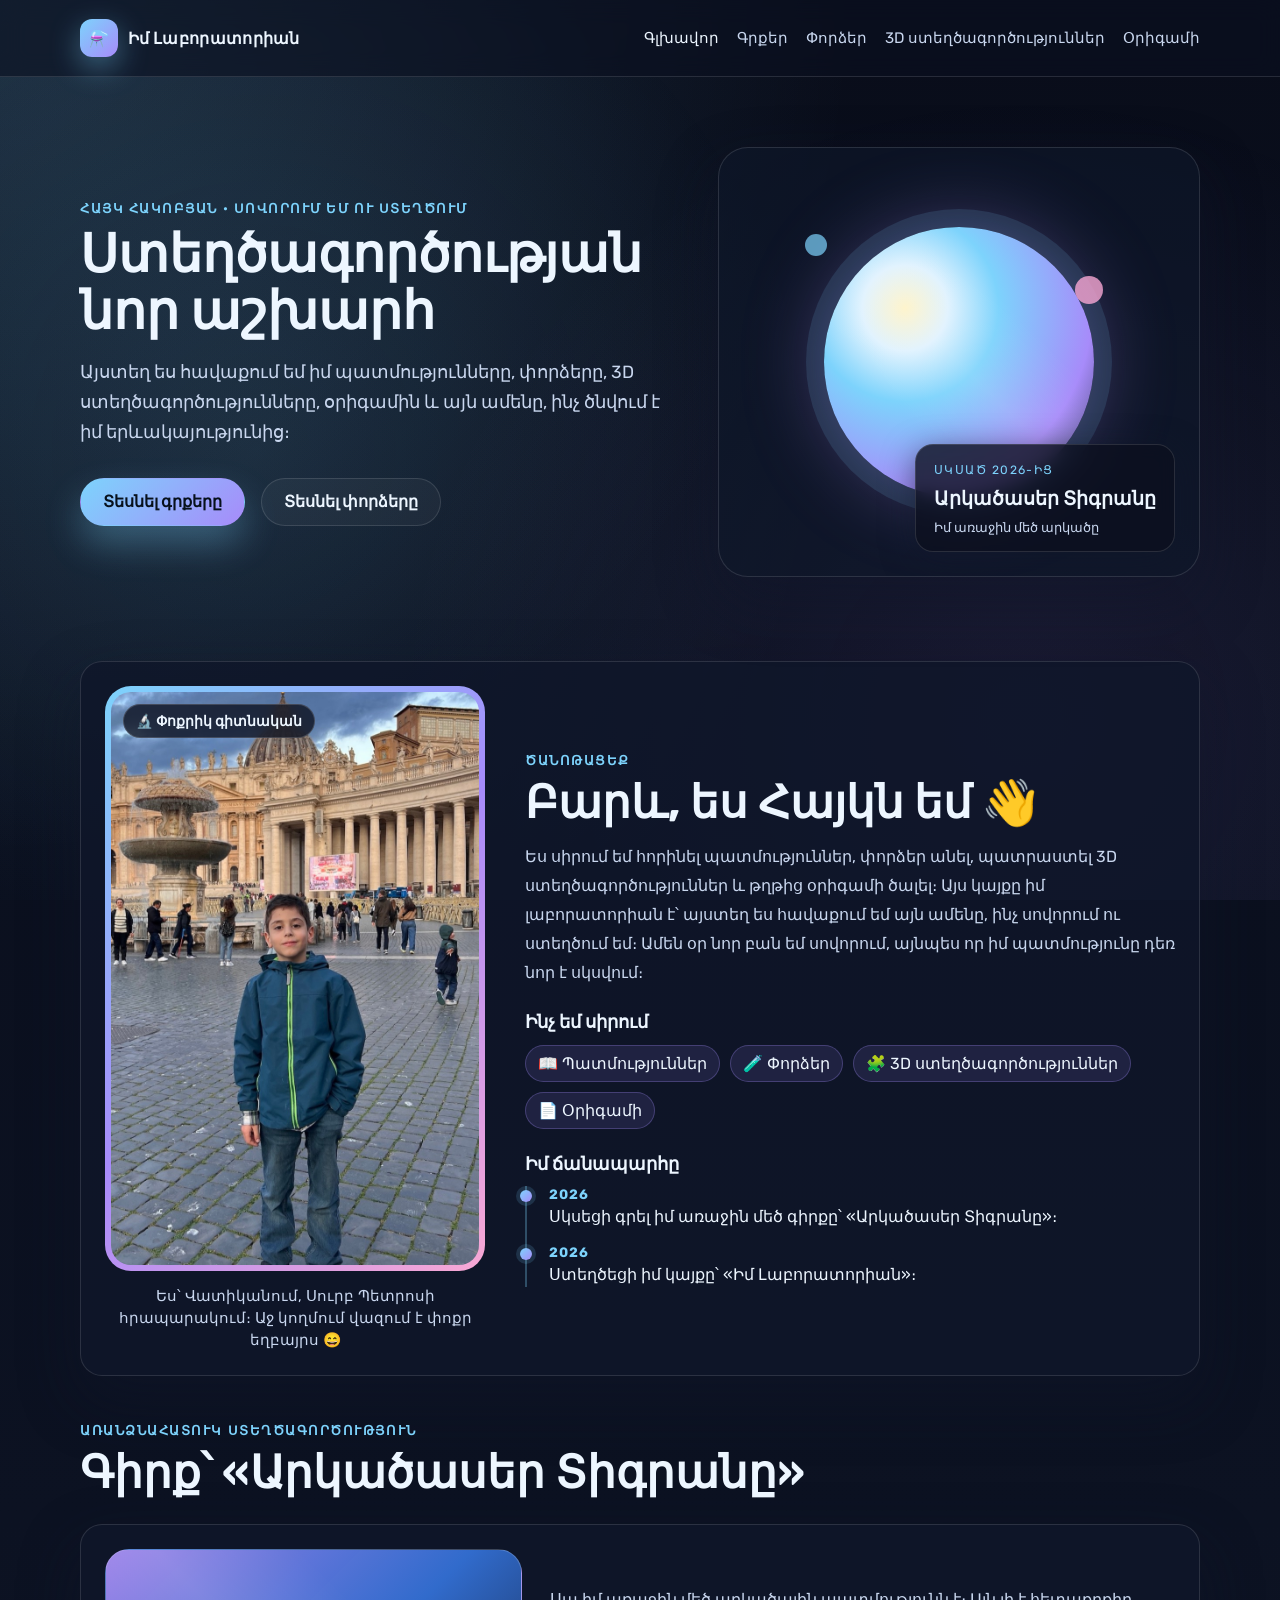
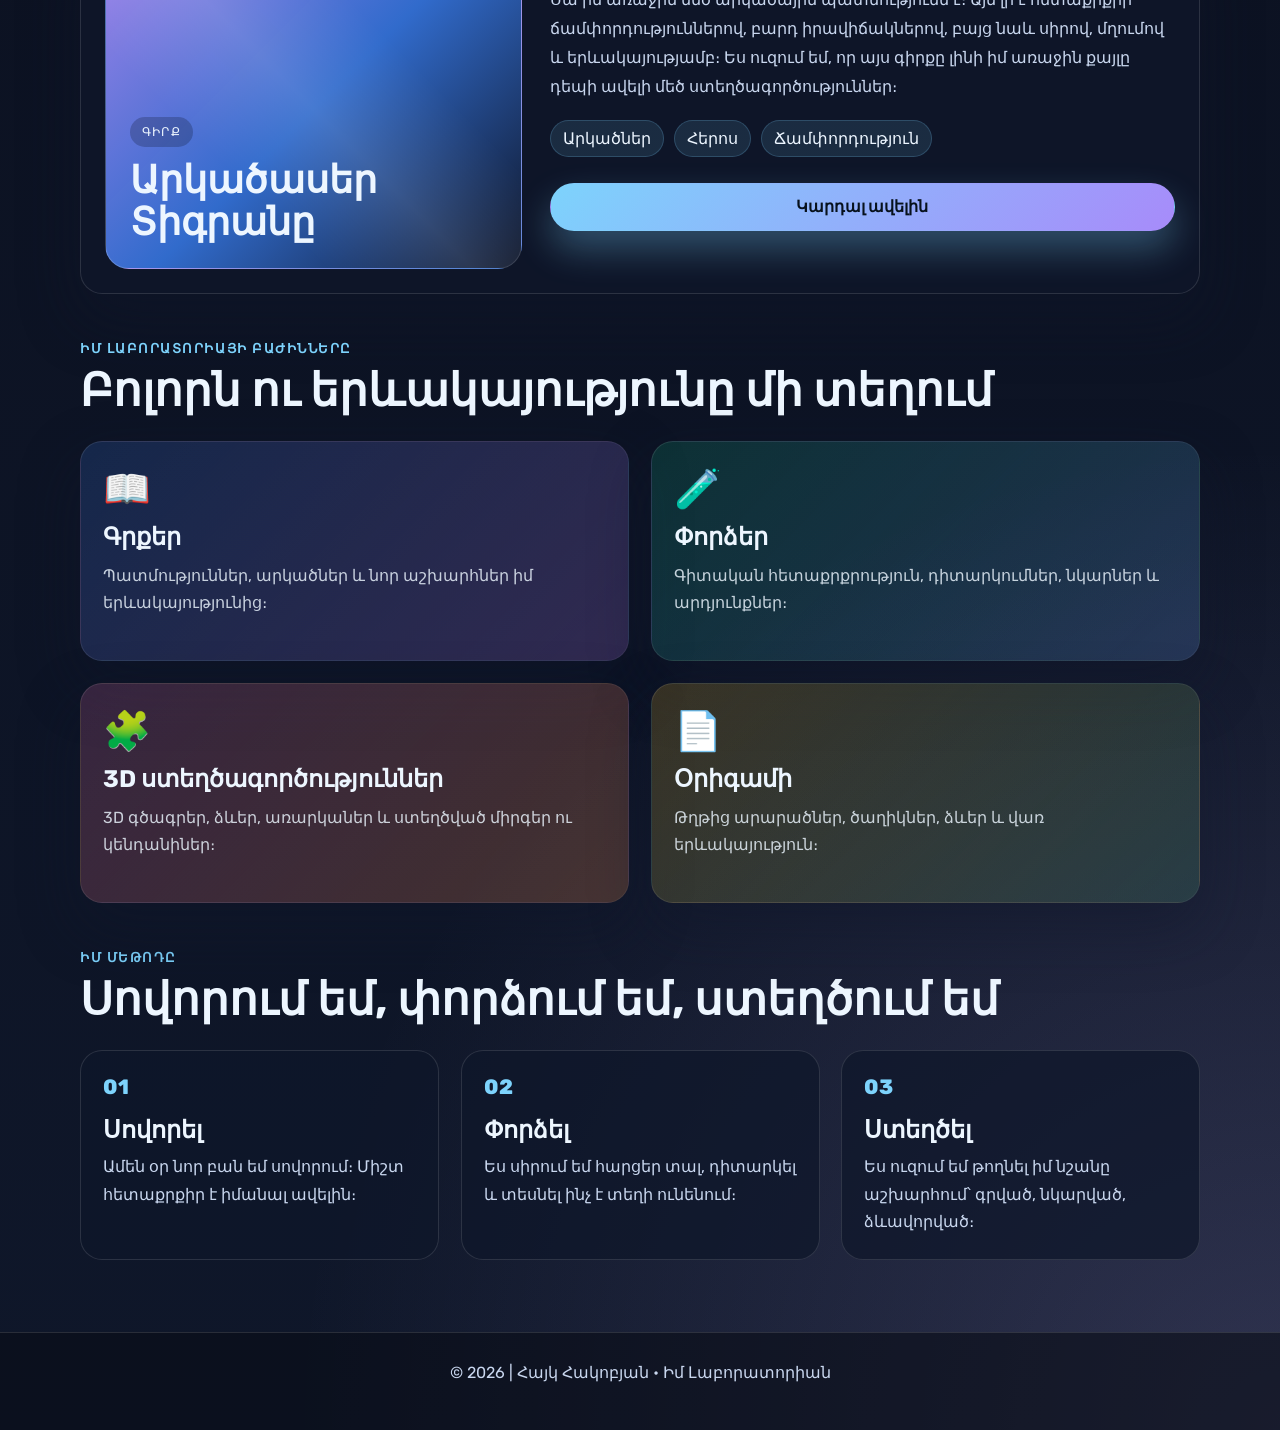
==== commit 2dd9ba6f: "Add About me section with Hayk's photo and bio - New section on the home page, right after the hero," ====
--- a/index.html
+++ b/index.html
@@ -70,6 +70,52 @@
         </div>
       </section>
 
+      <section class="about container" id="about">
+        <div class="about-card">
+          <figure class="about-photo">
+            <div class="photo-frame">
+              <img
+                src="assets/images/hayk.jpg"
+                width="840"
+                height="1308"
+                alt="Հայկը Սուրբ Պետրոսի հրապարակում, իսկ աջ կողմում վազում է նրա փոքր եղբայրը"
+              />
+              <span class="photo-badge">🔬 Փոքրիկ գիտնական</span>
+            </div>
+            <figcaption>Ես՝ Վատիկանում, Սուրբ Պետրոսի հրապարակում։ Աջ կողմում վազում է փոքր եղբայրս 😄</figcaption>
+          </figure>
+
+          <div class="about-content">
+            <p class="eyebrow">Ծանոթացեք</p>
+            <h2>Բարև, ես Հայկն եմ 👋</h2>
+            <p class="about-text">
+              Ես սիրում եմ հորինել պատմություններ, փորձեր անել, պատրաստել 3D ստեղծագործություններ և թղթից օրիգամի ծալել։ Այս կայքը իմ լաբորատորիան է՝ այստեղ ես հավաքում եմ այն ամենը, ինչ սովորում ու ստեղծում եմ։ Ամեն օր նոր բան եմ սովորում, այնպես որ իմ պատմությունը դեռ նոր է սկսվում։
+            </p>
+
+            <h3 class="about-subtitle">Ինչ եմ սիրում</h3>
+            <ul class="about-tags">
+              <li>📖 Պատմություններ</li>
+              <li>🧪 Փորձեր</li>
+              <li>🧩 3D ստեղծագործություններ</li>
+              <li>📄 Օրիգամի</li>
+            </ul>
+
+            <h3 class="about-subtitle">Իմ ճանապարհը</h3>
+            <!-- Նոր քայլ ավելացնելու համար պատճենիր մեկ <li>…</li> և փոխիր տարին ու տեքստը -->
+            <ol class="timeline">
+              <li>
+                <span class="timeline-year">2026</span>
+                <p>Սկսեցի գրել իմ առաջին մեծ գիրքը՝ «Արկածասեր Տիգրանը»։</p>
+              </li>
+              <li>
+                <span class="timeline-year">2026</span>
+                <p>Ստեղծեցի իմ կայքը՝ «Իմ Լաբորատորիան»։</p>
+              </li>
+            </ol>
+          </div>
+        </div>
+      </section>
+
       <section class="featured container">
         <div class="section-heading">
           <p class="eyebrow">Առանձնահատուկ ստեղծագործություն</p>
--- a/css/home.css
+++ b/css/home.css
@@ -341,8 +341,135 @@
   z-index: 1;
 }
 
+/* About me: Hayk's photo and a short bio that grows over time */
+.about {
+  padding-top: 44px;
+}
+
+.about-card {
+  display: grid;
+  grid-template-columns: minmax(0, 380px) minmax(0, 1fr);
+  gap: 40px;
+  align-items: center;
+  padding: 24px;
+  border: 1px solid var(--border);
+  border-radius: var(--radius);
+  background: rgba(15, 23, 42, 0.82);
+  box-shadow: var(--shadow);
+}
+
+.photo-frame {
+  position: relative;
+  padding: 6px;
+  border-radius: 26px;
+  background: linear-gradient(135deg, var(--accent), var(--accent-2), var(--accent-3));
+  transition: transform 0.3s ease;
+}
+
+/* The whole photo is shown (no cropping), so Hayk's brother on the right always stays visible */
+.photo-frame img {
+  width: 100%;
+  height: auto;
+  border-radius: 20px;
+}
+
+.photo-badge {
+  position: absolute;
+  top: 18px;
+  left: 18px;
+  padding: 8px 12px;
+  border: 1px solid rgba(255, 255, 255, 0.16);
+  border-radius: 999px;
+  background: rgba(12, 16, 30, 0.78);
+  -webkit-backdrop-filter: blur(8px);
+  backdrop-filter: blur(8px);
+  font-size: 0.85rem;
+  font-weight: 700;
+}
+
+.about-photo figcaption {
+  margin-top: 14px;
+  color: var(--muted);
+  font-size: 0.92rem;
+  line-height: 1.5;
+  text-align: center;
+}
+
+.about-text {
+  margin: 16px 0 26px;
+  color: var(--muted);
+  line-height: 1.8;
+}
+
+.about-subtitle {
+  margin-bottom: 12px;
+  font-size: 1.1rem;
+}
+
+.about-tags {
+  list-style: none;
+  display: flex;
+  flex-wrap: wrap;
+  gap: 10px;
+  margin-bottom: 26px;
+}
+
+.about-tags li {
+  padding: 8px 12px;
+  border: 1px solid rgba(167, 139, 250, 0.28);
+  border-radius: 999px;
+  background: rgba(167, 139, 250, 0.12);
+  transition: all 0.2s ease;
+}
+
+.timeline {
+  list-style: none;
+  display: grid;
+  gap: 14px;
+  padding-left: 22px;
+  border-left: 2px solid rgba(125, 211, 252, 0.3);
+}
+
+.timeline li {
+  position: relative;
+}
+
+.timeline li::before {
+  content: '';
+  position: absolute;
+  top: 4px;
+  left: -29px;
+  width: 12px;
+  height: 12px;
+  border-radius: 50%;
+  background: linear-gradient(135deg, var(--accent), var(--accent-2));
+  box-shadow: 0 0 0 4px rgba(125, 211, 252, 0.15);
+}
+
+.timeline-year {
+  display: block;
+  margin-bottom: 2px;
+  color: var(--accent);
+  font-size: 0.85rem;
+  font-weight: 700;
+  letter-spacing: 0.08em;
+}
+
+.timeline p {
+  line-height: 1.6;
+}
+
 /* Hover effects only for mouse users; on touch screens they stick after a tap */
 @media (hover: hover) {
+  .photo-frame:hover {
+    transform: translateY(-4px) rotate(-1deg);
+  }
+
+  .about-tags li:hover {
+    background: rgba(167, 139, 250, 0.24);
+    border-color: rgba(167, 139, 250, 0.45);
+  }
+
   .feature-card:hover {
     transform: translateY(-4px);
     box-shadow: 0 32px 80px rgba(125, 211, 252, 0.25);
@@ -410,13 +537,35 @@
     min-height: 340px;
   }
 
+  .about-card {
+    grid-template-columns: minmax(0, 300px) minmax(0, 1fr);
+    gap: 28px;
+  }
+
   .book-cover {
     min-height: 260px;
   }
 }
 
+/* Small tablets and phones: photo on top, bio underneath */
+@media (max-width: 699.98px) {
+  .about-card {
+    grid-template-columns: minmax(0, 1fr);
+    gap: 24px;
+  }
+
+  .about-photo {
+    width: min(100%, 360px);
+    margin: 0 auto;
+  }
+}
+
 /* Phones */
 @media (max-width: 599.98px) {
+  .about-card {
+    padding: 14px 14px 20px;
+  }
+
   .hero {
     gap: 24px;
     padding: 28px 0 16px;
@@ -459,7 +608,8 @@
 
   .featured,
   .categories,
-  .lab-notes {
+  .lab-notes,
+  .about {
     padding-top: 32px;
   }
 
--- a/css/animations.css
+++ b/css/animations.css
@@ -129,6 +129,26 @@
   animation: slideInUp 0.7s ease-out;
 }
 
+.about-card {
+  animation: slideInUp 0.7s ease-out;
+}
+
+.photo-frame {
+  animation: glow 3s ease-in-out infinite;
+}
+
+.photo-badge {
+  animation: float 4s ease-in-out infinite;
+}
+
+.timeline li::before {
+  animation: pulse 2.4s ease-in-out infinite;
+}
+
+.timeline li:nth-child(2n)::before {
+  animation-delay: 1.2s;
+}
+
 .button {
   transition: transform 0.2s ease, box-shadow 0.2s ease, background 0.2s ease;
 }
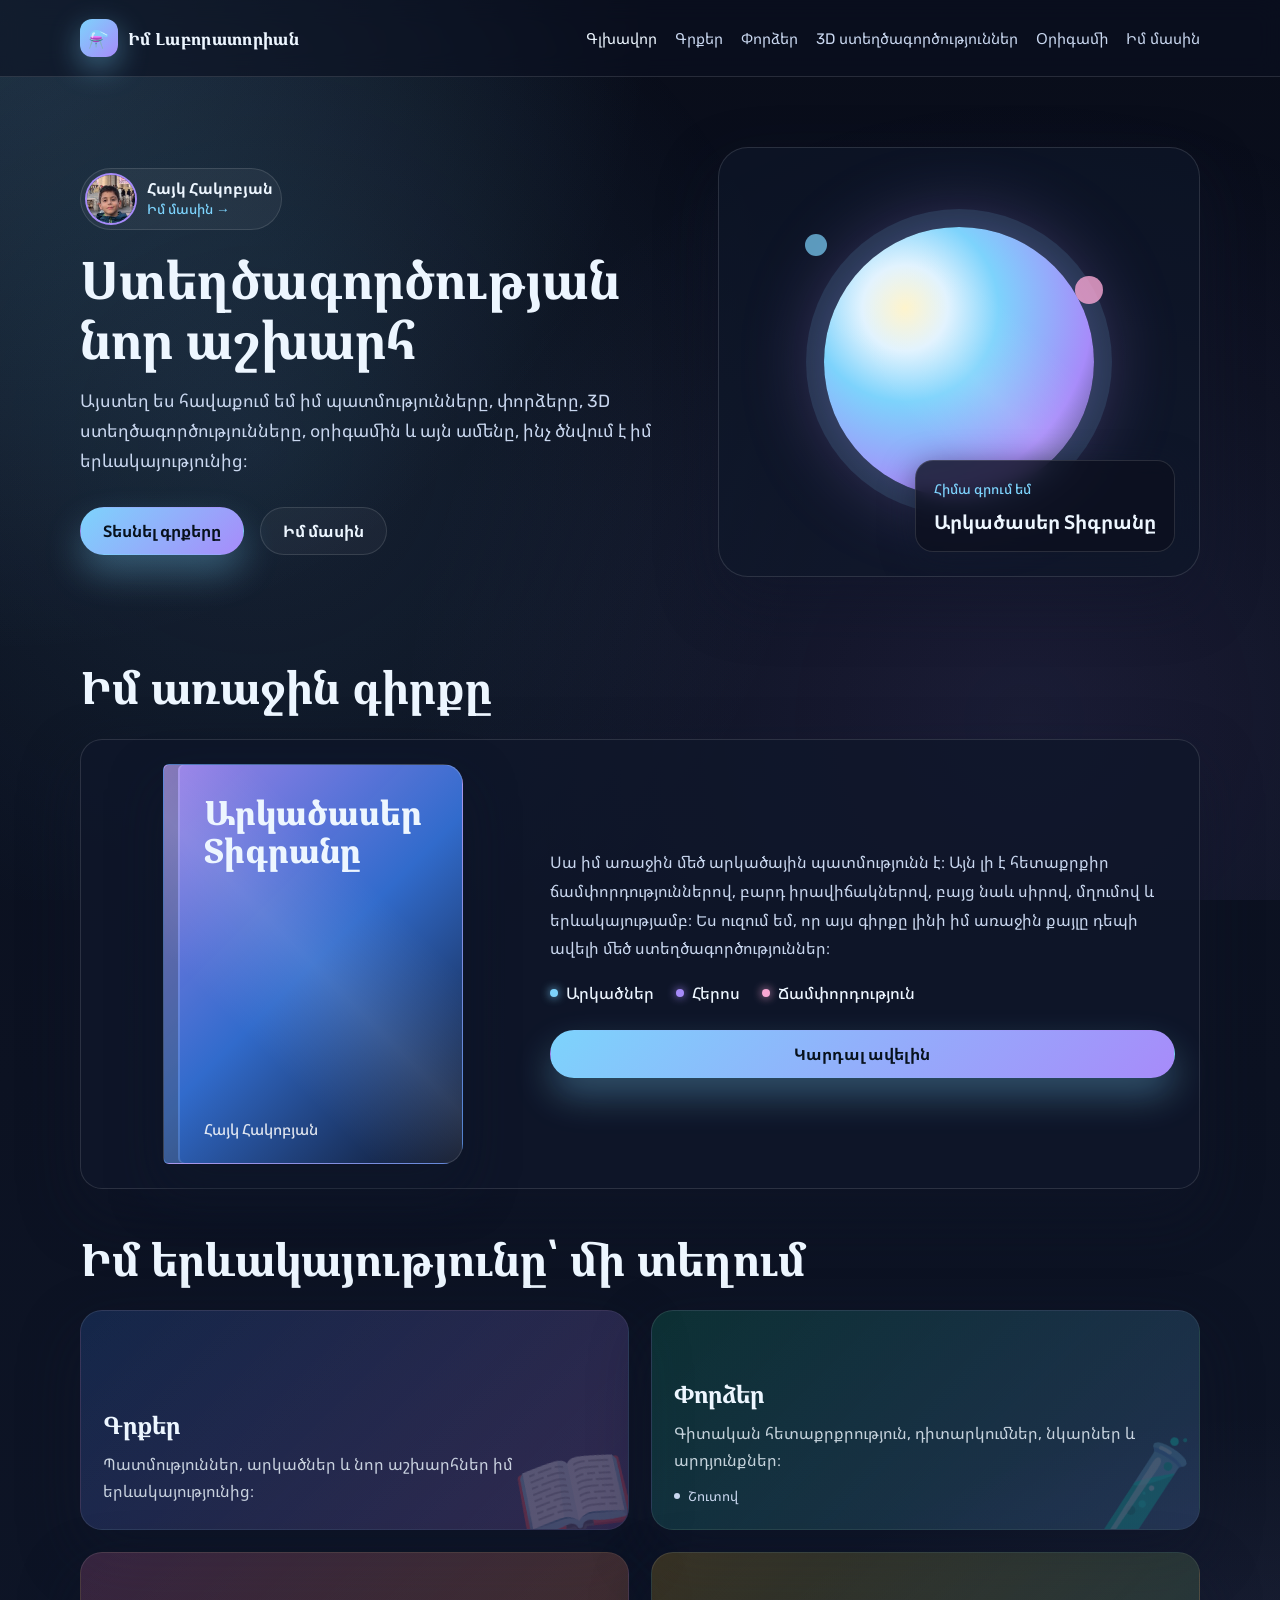
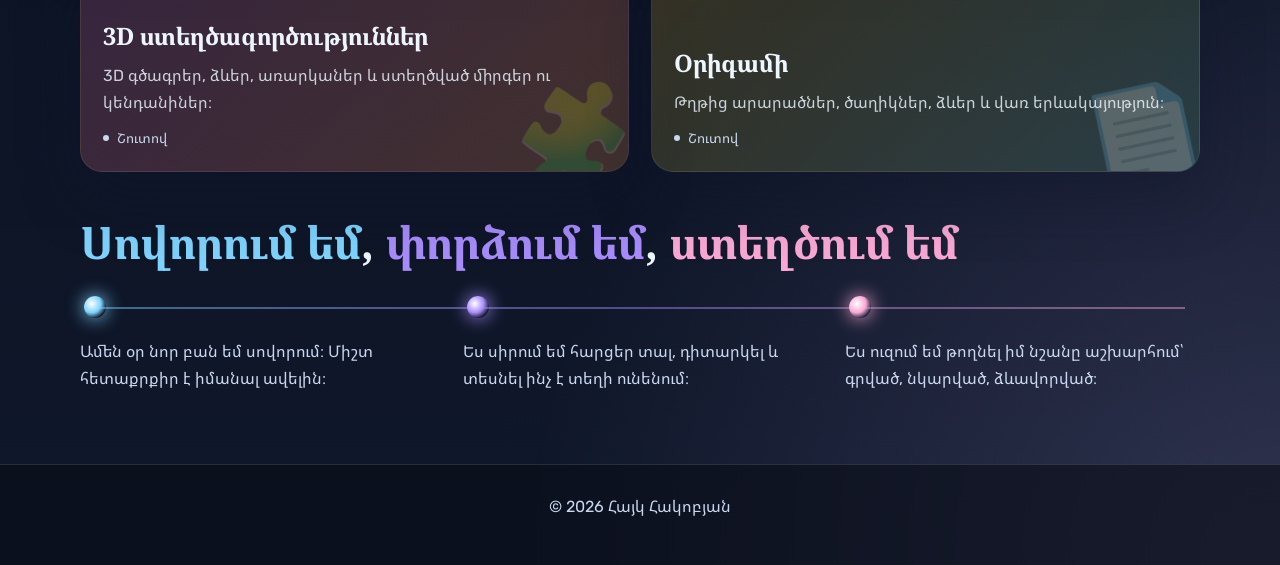
==== commit 5c92c491: "Show only real content, move the bio to its own page, refresh text styles Real content only: - Keep " ====
--- a/index.html
+++ b/index.html
@@ -11,7 +11,7 @@
     <link rel="preconnect" href="https://fonts.googleapis.com" />
     <link rel="preconnect" href="https://fonts.gstatic.com" crossorigin />
     <link
-      href="https://fonts.googleapis.com/css2?family=Rubik:wght@400;500;700;800&display=swap"
+      href="https://fonts.googleapis.com/css2?family=Noto+Sans+Armenian:wght@400;500;700&family=Noto+Serif+Armenian:wght@600;700;800&family=Rubik:wght@400;500;700;800&display=swap"
       rel="stylesheet"
     />
     <link rel="stylesheet" href="css/global.css" />
@@ -39,6 +39,7 @@
           <a href="pages/experiments.html">Փորձեր</a>
           <a href="pages/3d-creations.html">3D ստեղծագործություններ</a>
           <a href="pages/origamis.html">Օրիգամի</a>
+          <a href="pages/about.html">Իմ մասին</a>
         </nav>
       </div>
     </header>
@@ -46,7 +47,13 @@
     <main>
       <section class="hero container">
         <div class="hero-copy">
-          <p class="eyebrow">Հայկ Հակոբյան • Սովորում եմ ու ստեղծում</p>
+          <a class="author-chip" href="pages/about.html">
+            <img class="author-avatar" src="assets/images/hayk-avatar.jpg" width="160" height="160" alt="" />
+            <span class="author-text">
+              <strong>Հայկ Հակոբյան</strong>
+              <small>Իմ մասին →</small>
+            </span>
+          </a>
           <h1>Ստեղծագործության նոր աշխարհ</h1>
           <p class="subtitle">
             Այստեղ ես հավաքում եմ իմ պատմությունները, փորձերը, 3D ստեղծագործությունները, օրիգամին և այն ամենը, ինչ ծնվում է իմ երևակայությունից։
@@ -54,7 +61,7 @@
 
           <div class="hero-actions">
             <a class="button primary" href="pages/books.html">Տեսնել գրքերը</a>
-            <a class="button secondary" href="pages/experiments.html">Տեսնել փորձերը</a>
+            <a class="button secondary" href="pages/about.html">Իմ մասին</a>
           </div>
         </div>
 
@@ -63,76 +70,28 @@
           <div class="orb orb-one"></div>
           <div class="orb orb-two"></div>
           <div class="lab-card">
-            <span class="lab-tag">Սկսած 2026-ից</span>
+            <span class="lab-tag">Հիմա գրում եմ</span>
             <strong>Արկածասեր Տիգրանը</strong>
-            <small>Իմ առաջին մեծ արկածը</small>
-          </div>
-        </div>
-      </section>
-
-      <section class="about container" id="about">
-        <div class="about-card">
-          <figure class="about-photo">
-            <div class="photo-frame">
-              <img
-                src="assets/images/hayk.jpg"
-                width="840"
-                height="1308"
-                alt="Հայկը Սուրբ Պետրոսի հրապարակում, իսկ աջ կողմում վազում է նրա փոքր եղբայրը"
-              />
-              <span class="photo-badge">🔬 Փոքրիկ գիտնական</span>
-            </div>
-            <figcaption>Ես՝ Վատիկանում, Սուրբ Պետրոսի հրապարակում։ Աջ կողմում վազում է փոքր եղբայրս 😄</figcaption>
-          </figure>
-
-          <div class="about-content">
-            <p class="eyebrow">Ծանոթացեք</p>
-            <h2>Բարև, ես Հայկն եմ 👋</h2>
-            <p class="about-text">
-              Ես սիրում եմ հորինել պատմություններ, փորձեր անել, պատրաստել 3D ստեղծագործություններ և թղթից օրիգամի ծալել։ Այս կայքը իմ լաբորատորիան է՝ այստեղ ես հավաքում եմ այն ամենը, ինչ սովորում ու ստեղծում եմ։ Ամեն օր նոր բան եմ սովորում, այնպես որ իմ պատմությունը դեռ նոր է սկսվում։
-            </p>
-
-            <h3 class="about-subtitle">Ինչ եմ սիրում</h3>
-            <ul class="about-tags">
-              <li>📖 Պատմություններ</li>
-              <li>🧪 Փորձեր</li>
-              <li>🧩 3D ստեղծագործություններ</li>
-              <li>📄 Օրիգամի</li>
-            </ul>
-
-            <h3 class="about-subtitle">Իմ ճանապարհը</h3>
-            <!-- Նոր քայլ ավելացնելու համար պատճենիր մեկ <li>…</li> և փոխիր տարին ու տեքստը -->
-            <ol class="timeline">
-              <li>
-                <span class="timeline-year">2026</span>
-                <p>Սկսեցի գրել իմ առաջին մեծ գիրքը՝ «Արկածասեր Տիգրանը»։</p>
-              </li>
-              <li>
-                <span class="timeline-year">2026</span>
-                <p>Ստեղծեցի իմ կայքը՝ «Իմ Լաբորատորիան»։</p>
-              </li>
-            </ol>
           </div>
         </div>
       </section>
 
       <section class="featured container">
         <div class="section-heading">
-          <p class="eyebrow">Առանձնահատուկ ստեղծագործություն</p>
-          <h2>Գիրք՝ «Արկածասեր Տիգրանը»</h2>
+          <h2>Իմ առաջին գիրքը</h2>
         </div>
 
         <div class="feature-card">
           <div class="book-cover">
-            <span class="cover-label">Գիրք</span>
             <h3>Արկածասեր Տիգրանը</h3>
+            <span class="cover-author">Հայկ Հակոբյան</span>
           </div>
 
           <div class="feature-content">
             <p>
               Սա իմ առաջին մեծ արկածային պատմությունն է։ Այն լի է հետաքրքիր ճամփորդություններով, բարդ իրավիճակներով, բայց նաև սիրով, մղումով և երևակայությամբ։ Ես ուզում եմ, որ այս գիրքը լինի իմ առաջին քայլը դեպի ավելի մեծ ստեղծագործություններ։
             </p>
-            <ul>
+            <ul class="feature-tags">
               <li>Արկածներ</li>
               <li>Հերոս</li>
               <li>Ճամփորդություն</li>
@@ -144,59 +103,60 @@
 
       <section class="categories container">
         <div class="section-heading">
-          <p class="eyebrow">Իմ լաբորատորիայի բաժինները</p>
-          <h2>Բոլորն ու երևակայությունը մի տեղում</h2>
+          <h2>Իմ երևակայությունը՝ մի տեղում</h2>
         </div>
 
         <div class="category-grid">
           <a class="category-card books" href="pages/books.html">
-            <span class="icon">📖</span>
+            <span class="icon" aria-hidden="true">📖</span>
             <h3>Գրքեր</h3>
             <p>Պատմություններ, արկածներ և նոր աշխարհներ իմ երևակայությունից։</p>
           </a>
 
-          <a class="category-card experiments" href="pages/experiments.html">
-            <span class="icon">🧪</span>
+          <a class="category-card experiments is-empty" href="pages/experiments.html">
+            <span class="icon" aria-hidden="true">🧪</span>
             <h3>Փորձեր</h3>
             <p>Գիտական հետաքրքրություն, դիտարկումներ, նկարներ և արդյունքներ։</p>
+            <!-- Երբ առաջին աշխատանքը տեղադրվի, ջնջիր is-empty դասը և այս տողը -->
+            <span class="card-status">Շուտով</span>
           </a>
 
-          <a class="category-card d3" href="pages/3d-creations.html">
-            <span class="icon">🧩</span>
+          <a class="category-card d3 is-empty" href="pages/3d-creations.html">
+            <span class="icon" aria-hidden="true">🧩</span>
             <h3>3D ստեղծագործություններ</h3>
             <p>3D գծագրեր, ձևեր, առարկաներ և ստեղծված միրգեր ու կենդանիներ։</p>
+            <!-- Երբ առաջին աշխատանքը տեղադրվի, ջնջիր is-empty դասը և այս տողը -->
+            <span class="card-status">Շուտով</span>
           </a>
 
-          <a class="category-card origami" href="pages/origamis.html">
-            <span class="icon">📄</span>
+          <a class="category-card origami is-empty" href="pages/origamis.html">
+            <span class="icon" aria-hidden="true">📄</span>
             <h3>Օրիգամի</h3>
             <p>Թղթից արարածներ, ծաղիկներ, ձևեր և վառ երևակայություն։</p>
+            <!-- Երբ առաջին աշխատանքը տեղադրվի, ջնջիր is-empty դասը և այս տողը -->
+            <span class="card-status">Շուտով</span>
           </a>
         </div>
       </section>
 
       <section class="lab-notes container">
         <div class="section-heading">
-          <p class="eyebrow">Իմ մեթոդը</p>
-          <h2>Սովորում եմ, փորձում եմ, ստեղծում եմ</h2>
+          <h2 class="motto"><span class="learn">Սովորում եմ</span>, <span class="try">փորձում եմ</span>, <span class="create">ստեղծում եմ</span></h2>
         </div>
 
         <div class="notes-grid">
-          <article class="note">
-            <span>01</span>
-            <h3>Սովորել</h3>
+          <article class="note learn">
+            <span class="note-orb" aria-hidden="true"></span>
             <p>Ամեն օր նոր բան եմ սովորում։ Միշտ հետաքրքիր է իմանալ ավելին։</p>
           </article>
 
-          <article class="note">
-            <span>02</span>
-            <h3>Փորձել</h3>
+          <article class="note try">
+            <span class="note-orb" aria-hidden="true"></span>
             <p>Ես սիրում եմ հարցեր տալ, դիտարկել և տեսնել ինչ է տեղի ունենում։</p>
           </article>
 
-          <article class="note">
-            <span>03</span>
-            <h3>Ստեղծել</h3>
+          <article class="note create">
+            <span class="note-orb" aria-hidden="true"></span>
             <p>Ես ուզում եմ թողնել իմ նշանը աշխարհում՝ գրված, նկարված, ձևավորված։</p>
           </article>
         </div>
@@ -205,7 +165,7 @@
 
     <footer class="site-footer">
       <div class="container footer-wrap">
-        <p>© 2026 | Հայկ Հակոբյան • Իմ Լաբորատորիան</p>
+        <p>© 2026 Հայկ Հակոբյան</p>
       </div>
     </footer>
   </body>
--- a/css/global.css
+++ b/css/global.css
@@ -19,16 +19,21 @@
   --border: rgba(255, 255, 255, 0.12);
   --radius: 22px;
   --topbar-height: 76px;
+  /* Rubik has no Armenian letters, so Armenian text uses the Noto Armenian fonts */
+  --font-body: "Rubik", "Noto Sans Armenian", sans-serif;
+  --font-display: "Noto Serif Armenian", "Rubik", serif;
 }
 
 html {
+  /* Slide-in animations start slightly off-screen; never let them cause sideways scrolling */
+  overflow-x: clip;
   scroll-behavior: smooth;
   -webkit-text-size-adjust: 100%;
   text-size-adjust: 100%;
 }
 
 body {
-  font-family: "Rubik", sans-serif;
+  font-family: var(--font-body);
   color: var(--text);
   background:
     radial-gradient(circle at top, rgba(125, 211, 252, 0.18), transparent 28%),
@@ -89,6 +94,8 @@
   align-items: center;
   gap: 10px;
   min-height: 44px;
+  font-family: var(--font-display);
+  font-size: 1.05rem;
   font-weight: 700;
   letter-spacing: 0.02em;
 }
@@ -186,14 +193,14 @@
   display: inline-block;
   margin-bottom: 10px;
   color: var(--accent);
-  font-size: 0.8rem;
+  font-size: 0.95rem;
+  font-weight: 500;
+}
+
+h1, h2, h3, h4 {
+  font-family: var(--font-display);
   font-weight: 700;
-  letter-spacing: 0.12em;
-  text-transform: uppercase;
-}
-
-h1, h2, h3, h4 {
-  line-height: 1.1;
+  line-height: 1.15;
   overflow-wrap: anywhere;
 }
 
@@ -244,7 +251,27 @@
 }
 
 .page-hero {
+  position: relative;
   padding: 32px 0 18px;
+}
+
+.page-hero > :not(.page-mark) {
+  position: relative;
+  z-index: 1;
+}
+
+/* Each section's emoji floats faintly behind its title */
+.page-mark {
+  position: absolute;
+  top: 50%;
+  right: 4%;
+  font-size: clamp(4.5rem, 3rem + 8vw, 9rem);
+  line-height: 1;
+  opacity: 0.16;
+  rotate: -12deg;
+  translate: 0 -50%;
+  pointer-events: none;
+  user-select: none;
 }
 
 .page-title {
@@ -290,8 +317,51 @@
   border-bottom: 1px solid var(--border);
 }
 
+/* Real photos fill the picture area */
+.gallery-visual img {
+  width: 100%;
+  height: 100%;
+  aspect-ratio: 4 / 3;
+  object-fit: cover;
+}
+
+.gallery-visual:has(img) {
+  min-height: 0;
+}
+
 .gallery-item figcaption {
   padding: 18px 18px 20px;
+}
+
+/* A section with no work yet: an honest note instead of made-up examples */
+.empty-state {
+  display: flex;
+  flex-direction: column;
+  align-items: center;
+  gap: 10px;
+  padding: 40px 20px 44px;
+  text-align: center;
+}
+
+.empty-orb {
+  width: 64px;
+  height: 64px;
+  margin-bottom: 12px;
+  border-radius: 50%;
+  background: radial-gradient(circle at 30% 30%, #fef3c7 0%, #e0f2fe 16%, #7dd3fc 35%, #a78bfa 70%, #1f2937 100%);
+}
+
+.empty-title {
+  font-family: var(--font-display);
+  font-size: clamp(1.2rem, 1rem + 0.8vw, 1.5rem);
+  font-weight: 700;
+  line-height: 1.3;
+}
+
+.empty-state p:not(.empty-title) {
+  max-width: 420px;
+  color: var(--muted);
+  line-height: 1.6;
 }
 
 .gallery-item h3 {
@@ -316,9 +386,21 @@
     gap: 20px;
   }
 
-  /* An odd last card fills the whole row instead of sitting alone */
-  .gallery-item:last-child:nth-child(odd) {
+  /* A card left alone on the last row (or the only card) fills the row, picture beside text */
+  .gallery-grid .gallery-item:last-child:nth-child(odd) {
     grid-column: 1 / -1;
+    display: grid;
+    grid-template-columns: minmax(0, 280px) minmax(0, 1fr);
+    align-items: center;
+  }
+
+  .gallery-grid .gallery-item:last-child:nth-child(odd) .gallery-visual {
+    border-bottom: 0;
+    border-right: 1px solid var(--border);
+  }
+
+  .gallery-grid .gallery-item:last-child:nth-child(odd) figcaption {
+    padding: 24px 28px;
   }
 }
 
@@ -328,8 +410,19 @@
     gap: 22px;
   }
 
-  .gallery-item:last-child:nth-child(odd) {
+  /* Three columns: an odd last card is a normal card again, unless it is the only one */
+  .gallery-grid .gallery-item:last-child:nth-child(odd):not(:only-child) {
     grid-column: auto;
+    display: block;
+  }
+
+  .gallery-grid .gallery-item:last-child:nth-child(odd):not(:only-child) .gallery-visual {
+    border-right: 0;
+    border-bottom: 1px solid var(--border);
+  }
+
+  .gallery-grid .gallery-item:last-child:nth-child(odd):not(:only-child) figcaption {
+    padding: 18px 18px 20px;
   }
 }
 
--- a/css/home.css
+++ b/css/home.css
@@ -33,6 +33,47 @@
   padding: 70px 0 40px;
 }
 
+/* Author chip at the top of the hero: a small photo that links to the About page */
+.author-chip {
+  display: inline-flex;
+  align-items: center;
+  gap: 12px;
+  max-width: 100%;
+  margin-bottom: 20px;
+  padding: 6px 8px 6px 6px;
+  border: 1px solid var(--border);
+  border-radius: 999px;
+  background: rgba(255, 255, 255, 0.05);
+  transition: transform 0.2s ease, border-color 0.2s ease, background 0.2s ease;
+}
+
+.author-avatar {
+  flex-shrink: 0;
+  width: 48px;
+  height: 48px;
+  border-radius: 50%;
+  object-fit: cover;
+  box-shadow: 0 0 0 2px var(--accent-2);
+}
+
+.author-text {
+  display: flex;
+  flex-direction: column;
+  gap: 3px;
+  min-width: 0;
+  line-height: 1.2;
+}
+
+.author-text strong {
+  font-size: 0.95rem;
+}
+
+.author-text small {
+  color: var(--accent);
+  font-size: 0.85rem;
+  font-weight: 500;
+}
+
 /* The big title grows with its own column, so long words never break */
 .hero-copy {
   container-type: inline-size;
@@ -127,17 +168,12 @@
 
 .lab-tag {
   color: var(--accent);
-  font-size: 0.75rem;
-  text-transform: uppercase;
-  letter-spacing: 0.12em;
+  font-size: 0.85rem;
+  font-weight: 500;
 }
 
 .lab-card strong {
   font-size: 1.2rem;
-}
-
-.lab-card small {
-  color: var(--muted);
 }
 
 .featured,
@@ -159,16 +195,22 @@
 }
 
 .book-cover {
-  min-height: 320px;
-  border-radius: 24px;
+  position: relative;
   display: flex;
   flex-direction: column;
-  justify-content: flex-end;
-  gap: 12px;
-  padding: 24px;
+  justify-content: space-between;
+  gap: 16px;
+  justify-self: center;
+  width: min(100%, 300px);
+  aspect-ratio: 3 / 4;
+  padding: 28px 24px 24px 40px;
+  border: 1px solid rgba(255, 255, 255, 0.18);
+  border-radius: 6px 20px 20px 6px;
   background: linear-gradient(135deg, rgba(167, 139, 250, 0.92), rgba(59, 130, 246, 0.8), rgba(15, 23, 42, 0.8));
-  border: 1px solid rgba(255, 255, 255, 0.18);
-  position: relative;
+  box-shadow:
+    inset 14px 0 0 rgba(15, 23, 42, 0.28),
+    inset 16px 0 0 rgba(255, 255, 255, 0.14),
+    0 24px 50px rgba(15, 23, 42, 0.55);
   overflow: hidden;
 }
 
@@ -180,24 +222,20 @@
   pointer-events: none;
 }
 
-.cover-label {
-  display: inline-flex;
-  align-self: flex-start;
-  padding: 8px 12px;
-  border-radius: 999px;
-  background: rgba(15, 23, 42, 0.25);
-  font-size: 0.76rem;
-  letter-spacing: 0.1em;
-  text-transform: uppercase;
+.cover-author {
   position: relative;
   z-index: 1;
+  color: rgba(255, 255, 255, 0.85);
+  font-size: 0.95rem;
+  font-weight: 500;
 }
 
 .book-cover h3 {
-  font-size: clamp(2rem, 3vw, 3rem);
-  line-height: 1.1;
   position: relative;
   z-index: 1;
+  font-size: clamp(1.6rem, 1.2rem + 1.6vw, 2.1rem);
+  font-weight: 800;
+  line-height: 1.15;
 }
 
 .feature-content {
@@ -212,21 +250,38 @@
   margin-bottom: 18px;
 }
 
-.feature-content ul {
+.feature-tags {
   list-style: none;
   display: flex;
   flex-wrap: wrap;
-  gap: 10px;
+  gap: 8px 22px;
   margin: 0 0 26px;
 }
 
-.feature-content li {
-  padding: 8px 12px;
-  border-radius: 999px;
-  background: rgba(125, 211, 252, 0.12);
-  color: var(--text);
-  border: 1px solid rgba(125, 211, 252, 0.2);
-  transition: all 0.2s ease;
+.feature-tags li {
+  display: inline-flex;
+  align-items: center;
+  gap: 8px;
+  font-weight: 500;
+}
+
+.feature-tags li::before {
+  content: '';
+  width: 8px;
+  height: 8px;
+  border-radius: 50%;
+  background: var(--accent);
+  box-shadow: 0 0 10px var(--accent);
+}
+
+.feature-tags li:nth-child(3n + 2)::before {
+  background: var(--accent-2);
+  box-shadow: 0 0 10px var(--accent-2);
+}
+
+.feature-tags li:nth-child(3n)::before {
+  background: var(--accent-3);
+  box-shadow: 0 0 10px var(--accent-3);
 }
 
 /* Sections: 1 column on phones, 2×2 from tablets up ("ստեղծագործություններ" is too long for 4 columns) */
@@ -259,9 +314,32 @@
 }
 
 .category-card .icon {
-  font-size: 2.4rem;
+  position: absolute;
+  right: -6px;
+  bottom: -14px;
+  font-size: 6rem;
+  line-height: 1;
+  opacity: 0.22;
+  rotate: -12deg;
+  pointer-events: none;
+}
+
+.category-card .card-status {
   position: relative;
   z-index: 1;
+  display: inline-flex;
+  align-items: center;
+  gap: 8px;
+  color: var(--muted);
+  font-size: 0.85rem;
+}
+
+.category-card .card-status::before {
+  content: '';
+  width: 6px;
+  height: 6px;
+  border-radius: 50%;
+  background: currentColor;
 }
 
 .category-card p {
@@ -274,6 +352,8 @@
 .category-card h3 {
   position: relative;
   z-index: 1;
+  margin-top: auto;
+  font-size: clamp(1.15rem, 0.9rem + 0.8vw, 1.5rem);
 }
 
 .category-card.books {
@@ -293,191 +373,78 @@
 }
 
 .notes-grid {
+  position: relative;
   display: grid;
   grid-template-columns: minmax(0, 1fr);
-  gap: 16px;
+  gap: 26px;
+}
+
+/* The line that connects the orbs: down the side on phones, across on wider screens */
+.notes-grid::before {
+  content: '';
+  position: absolute;
+  top: 12px;
+  bottom: 12px;
+  left: 14px;
+  width: 2px;
+  background: linear-gradient(180deg, var(--accent), var(--accent-2), var(--accent-3) 75%, transparent);
+  opacity: 0.45;
 }
 
 .note {
-  padding: 24px 22px;
-  border: 1px solid var(--border);
-  border-radius: var(--radius);
-  background: rgba(15, 23, 42, 0.72);
-  transition: transform 0.2s ease, box-shadow 0.2s ease, border-color 0.2s ease;
-  position: relative;
-  overflow: hidden;
-}
-
-.note::before {
-  content: '';
-  position: absolute;
-  inset: 0;
-  background: linear-gradient(135deg, rgba(125, 211, 252, 0.1) 0%, transparent 100%);
-  opacity: 0;
-  transition: opacity 0.2s ease;
-  pointer-events: none;
-}
-
-.note span {
-  display: inline-flex;
-  margin-bottom: 18px;
+  --orb: var(--accent);
+  position: relative;
+  padding: 0 4px 0 44px;
+  transition: transform 0.2s ease;
+}
+
+.note.try {
+  --orb: var(--accent-2);
+}
+
+.note.create {
+  --orb: var(--accent-3);
+}
+
+.note-orb {
+  position: absolute;
+  top: 2px;
+  left: 4px;
+  width: 22px;
+  height: 22px;
+  border-radius: 50%;
+  background: radial-gradient(circle at 35% 35%, #ffffff 0%, var(--orb) 45%, transparent 75%);
+  box-shadow: 0 0 18px var(--orb);
+}
+
+.motto .learn {
   color: var(--accent);
-  font-weight: 800;
-  font-size: 1.3rem;
-  position: relative;
-  z-index: 1;
-}
-
-.note h3 {
-  position: relative;
-  z-index: 1;
+}
+
+.motto .try {
+  color: var(--accent-2);
+}
+
+.motto .create {
+  color: var(--accent-3);
 }
 
 .note p {
-  margin-top: 10px;
   color: var(--muted);
   line-height: 1.7;
-  position: relative;
-  z-index: 1;
-}
-
-/* About me: Hayk's photo and a short bio that grows over time */
-.about {
-  padding-top: 44px;
-}
-
-.about-card {
-  display: grid;
-  grid-template-columns: minmax(0, 380px) minmax(0, 1fr);
-  gap: 40px;
-  align-items: center;
-  padding: 24px;
-  border: 1px solid var(--border);
-  border-radius: var(--radius);
-  background: rgba(15, 23, 42, 0.82);
-  box-shadow: var(--shadow);
-}
-
-.photo-frame {
-  position: relative;
-  padding: 6px;
-  border-radius: 26px;
-  background: linear-gradient(135deg, var(--accent), var(--accent-2), var(--accent-3));
-  transition: transform 0.3s ease;
-}
-
-/* The whole photo is shown (no cropping), so Hayk's brother on the right always stays visible */
-.photo-frame img {
-  width: 100%;
-  height: auto;
-  border-radius: 20px;
-}
-
-.photo-badge {
-  position: absolute;
-  top: 18px;
-  left: 18px;
-  padding: 8px 12px;
-  border: 1px solid rgba(255, 255, 255, 0.16);
-  border-radius: 999px;
-  background: rgba(12, 16, 30, 0.78);
-  -webkit-backdrop-filter: blur(8px);
-  backdrop-filter: blur(8px);
-  font-size: 0.85rem;
-  font-weight: 700;
-}
-
-.about-photo figcaption {
-  margin-top: 14px;
-  color: var(--muted);
-  font-size: 0.92rem;
-  line-height: 1.5;
-  text-align: center;
-}
-
-.about-text {
-  margin: 16px 0 26px;
-  color: var(--muted);
-  line-height: 1.8;
-}
-
-.about-subtitle {
-  margin-bottom: 12px;
-  font-size: 1.1rem;
-}
-
-.about-tags {
-  list-style: none;
-  display: flex;
-  flex-wrap: wrap;
-  gap: 10px;
-  margin-bottom: 26px;
-}
-
-.about-tags li {
-  padding: 8px 12px;
-  border: 1px solid rgba(167, 139, 250, 0.28);
-  border-radius: 999px;
-  background: rgba(167, 139, 250, 0.12);
-  transition: all 0.2s ease;
-}
-
-.timeline {
-  list-style: none;
-  display: grid;
-  gap: 14px;
-  padding-left: 22px;
-  border-left: 2px solid rgba(125, 211, 252, 0.3);
-}
-
-.timeline li {
-  position: relative;
-}
-
-.timeline li::before {
-  content: '';
-  position: absolute;
-  top: 4px;
-  left: -29px;
-  width: 12px;
-  height: 12px;
-  border-radius: 50%;
-  background: linear-gradient(135deg, var(--accent), var(--accent-2));
-  box-shadow: 0 0 0 4px rgba(125, 211, 252, 0.15);
-}
-
-.timeline-year {
-  display: block;
-  margin-bottom: 2px;
-  color: var(--accent);
-  font-size: 0.85rem;
-  font-weight: 700;
-  letter-spacing: 0.08em;
-}
-
-.timeline p {
-  line-height: 1.6;
 }
 
 /* Hover effects only for mouse users; on touch screens they stick after a tap */
 @media (hover: hover) {
-  .photo-frame:hover {
-    transform: translateY(-4px) rotate(-1deg);
-  }
-
-  .about-tags li:hover {
-    background: rgba(167, 139, 250, 0.24);
-    border-color: rgba(167, 139, 250, 0.45);
+  .author-chip:hover {
+    transform: translateY(-2px);
+    border-color: rgba(255, 255, 255, 0.25);
+    background: rgba(255, 255, 255, 0.08);
   }
 
   .feature-card:hover {
     transform: translateY(-4px);
     box-shadow: 0 32px 80px rgba(125, 211, 252, 0.25);
-  }
-
-  .feature-content li:hover {
-    background: rgba(125, 211, 252, 0.24);
-    border-color: rgba(125, 211, 252, 0.4);
   }
 
   .category-card:hover {
@@ -488,16 +455,11 @@
 
   .note:hover {
     transform: translateY(-4px);
-    border-color: var(--accent);
-    box-shadow: 0 16px 40px rgba(125, 211, 252, 0.15);
-  }
-
-  .note:hover::before {
-    opacity: 1;
-  }
-}
-
-@media (min-width: 600px) {
+  }
+
+}
+
+@media (min-width: 768px) {
   .category-grid {
     grid-template-columns: repeat(2, minmax(0, 1fr));
     gap: 20px;
@@ -507,16 +469,26 @@
 @media (min-width: 700px) {
   .notes-grid {
     grid-template-columns: repeat(3, minmax(0, 1fr));
-    gap: 20px;
+    gap: 28px;
+  }
+
+  .notes-grid::before {
+    top: 13px;
+    bottom: auto;
+    left: 15px;
+    right: 15px;
+    width: auto;
+    height: 2px;
+    background: linear-gradient(90deg, var(--accent), var(--accent-2), var(--accent-3));
+  }
+
+  .note {
+    padding: 44px 8px 0 0;
   }
 }
 
 @media (min-width: 1000px) {
   .category-grid {
-    gap: 22px;
-  }
-
-  .notes-grid {
     gap: 22px;
   }
 }
@@ -536,36 +508,10 @@
   .hero-visual {
     min-height: 340px;
   }
-
-  .about-card {
-    grid-template-columns: minmax(0, 300px) minmax(0, 1fr);
-    gap: 28px;
-  }
-
-  .book-cover {
-    min-height: 260px;
-  }
-}
-
-/* Small tablets and phones: photo on top, bio underneath */
-@media (max-width: 699.98px) {
-  .about-card {
-    grid-template-columns: minmax(0, 1fr);
-    gap: 24px;
-  }
-
-  .about-photo {
-    width: min(100%, 360px);
-    margin: 0 auto;
-  }
 }
 
 /* Phones */
 @media (max-width: 599.98px) {
-  .about-card {
-    padding: 14px 14px 20px;
-  }
-
   .hero {
     gap: 24px;
     padding: 28px 0 16px;
@@ -608,8 +554,7 @@
 
   .featured,
   .categories,
-  .lab-notes,
-  .about {
+  .lab-notes {
     padding-top: 32px;
   }
 
@@ -619,9 +564,8 @@
   }
 
   .book-cover {
-    min-height: 200px;
-    padding: 20px;
-    border-radius: 18px;
+    width: min(100%, 230px);
+    padding: 22px 18px 18px 32px;
   }
 
   .category-card {
@@ -633,11 +577,4 @@
     font-size: 1.15rem;
   }
 
-  .note {
-    padding: 20px 18px;
-  }
-
-  .note span {
-    margin-bottom: 10px;
-  }
-}
+}
--- a/css/animations.css
+++ b/css/animations.css
@@ -129,8 +129,42 @@
   animation: slideInUp 0.7s ease-out;
 }
 
-.about-card {
-  animation: slideInUp 0.7s ease-out;
+/* Section emoji behind page titles, and the method orbs */
+.page-mark {
+  animation: float 6s ease-in-out infinite;
+}
+
+.note-orb {
+  animation: pulse 2.4s ease-in-out infinite;
+}
+
+.note.try .note-orb {
+  animation-delay: 0.8s;
+}
+
+.note.create .note-orb {
+  animation-delay: 1.6s;
+}
+
+.empty-orb {
+  animation: float 4s ease-in-out infinite, glow 3s ease-in-out infinite;
+}
+
+/* Author chip and About page */
+.author-avatar {
+  animation: glow 3s ease-in-out infinite;
+}
+
+.profile-photo {
+  animation: slideInLeft 0.8s ease-out;
+}
+
+.profile-intro {
+  animation: slideInRight 0.8s ease-out;
+}
+
+.journey {
+  animation: slideInUp 0.7s ease-out 0.2s both;
 }
 
 .photo-frame {
@@ -180,7 +214,9 @@
 /* Phones and tablets: slide in from below, so nothing pokes out sideways */
 @media (max-width: 899.98px) {
   .hero-copy,
-  .hero-visual {
+  .hero-visual,
+  .profile-photo,
+  .profile-intro {
     animation-name: slideInUp;
   }
 }
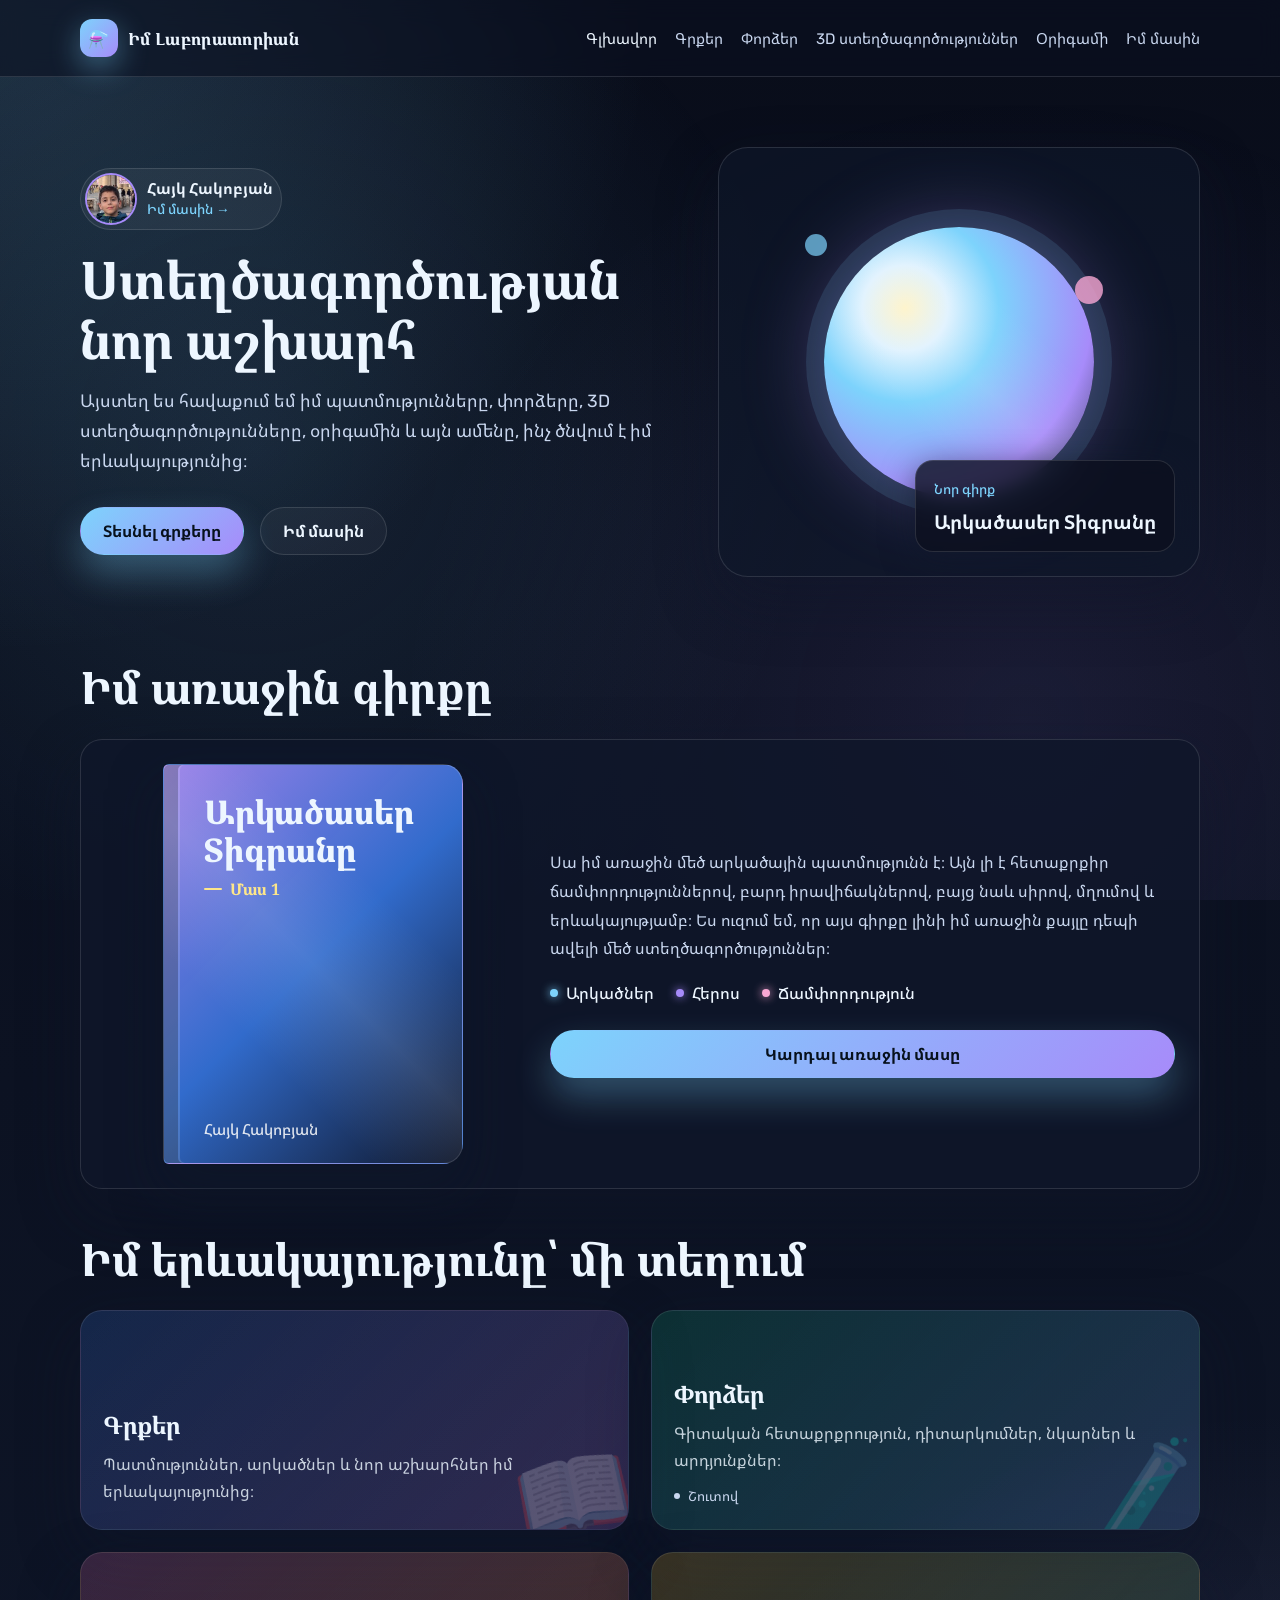
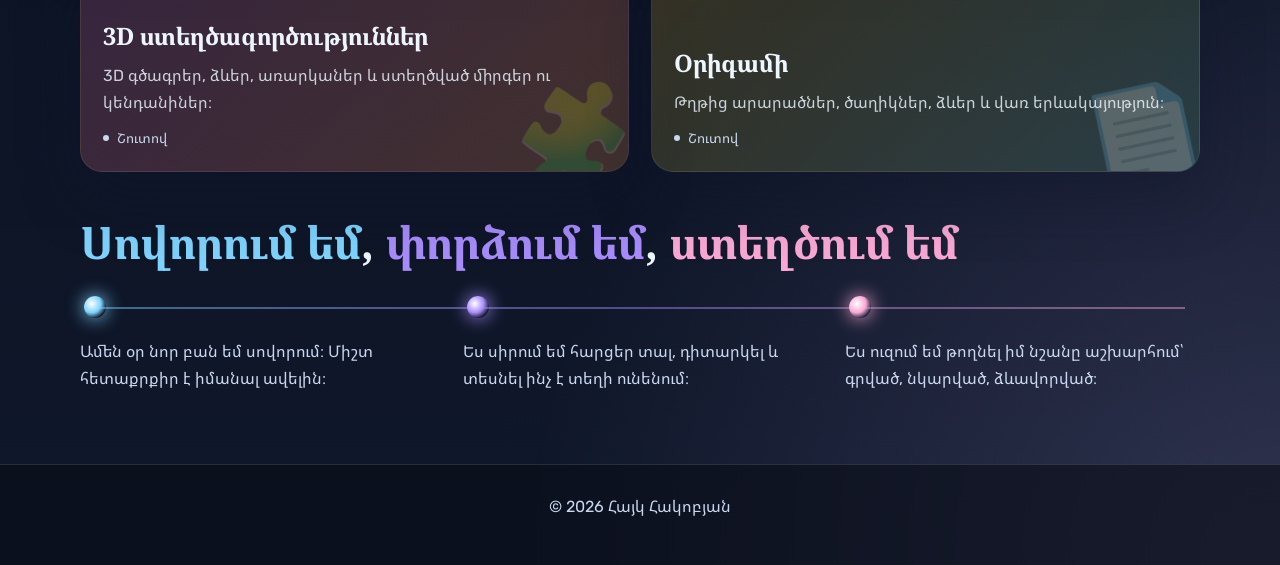
==== commit 5b93e4d3: "Publish «Արկածասեր Տիգրանը», part 1 - New reading page pages/arkatsaser-tigran-1.html with Hayk's st" ====
--- a/index.html
+++ b/index.html
@@ -69,10 +69,10 @@
           <div class="planet"></div>
           <div class="orb orb-one"></div>
           <div class="orb orb-two"></div>
-          <div class="lab-card">
-            <span class="lab-tag">Հիմա գրում եմ</span>
+          <a class="lab-card" href="pages/arkatsaser-tigran-1.html">
+            <span class="lab-tag">Նոր գիրք</span>
             <strong>Արկածասեր Տիգրանը</strong>
-          </div>
+          </a>
         </div>
       </section>
 
@@ -83,7 +83,10 @@
 
         <div class="feature-card">
           <div class="book-cover">
-            <h3>Արկածասեր Տիգրանը</h3>
+            <div class="cover-heading">
+              <h3 class="cover-title">Արկածասեր Տիգրանը</h3>
+              <span class="cover-part">Մաս 1</span>
+            </div>
             <span class="cover-author">Հայկ Հակոբյան</span>
           </div>
 
@@ -96,7 +99,7 @@
               <li>Հերոս</li>
               <li>Ճամփորդություն</li>
             </ul>
-            <a class="button primary" href="pages/books.html">Կարդալ ավելին</a>
+            <a class="button primary" href="pages/arkatsaser-tigran-1.html">Կարդալ առաջին մասը</a>
           </div>
         </div>
       </section>
--- a/css/global.css
+++ b/css/global.css
@@ -293,6 +293,82 @@
   box-shadow: var(--shadow);
 }
 
+/* Book cover: spine on the left, title, author at the bottom (home page and book pages) */
+.book-cover {
+  position: relative;
+  container-type: inline-size;
+  display: flex;
+  flex-direction: column;
+  justify-content: space-between;
+  gap: 16px;
+  justify-self: center;
+  width: min(100%, 300px);
+  aspect-ratio: 3 / 4;
+  padding: 28px 24px 24px 40px;
+  border: 1px solid rgba(255, 255, 255, 0.18);
+  border-radius: 6px 20px 20px 6px;
+  background: linear-gradient(135deg, rgba(167, 139, 250, 0.92), rgba(59, 130, 246, 0.8), rgba(15, 23, 42, 0.8));
+  box-shadow:
+    inset 14px 0 0 rgba(15, 23, 42, 0.28),
+    inset 16px 0 0 rgba(255, 255, 255, 0.14),
+    0 24px 50px rgba(15, 23, 42, 0.55);
+  overflow: hidden;
+}
+
+.cover-heading {
+  position: relative;
+  z-index: 1;
+  display: flex;
+  flex-direction: column;
+  gap: 10px;
+}
+
+.cover-part {
+  display: inline-flex;
+  align-items: center;
+  gap: 8px;
+  color: #fde68a;
+  font-family: var(--font-display);
+  font-size: 1rem;
+  font-weight: 700;
+}
+
+.cover-part::before {
+  content: '';
+  width: 18px;
+  height: 2px;
+  border-radius: 2px;
+  background: currentColor;
+}
+
+.book-cover::before {
+  content: '';
+  position: absolute;
+  inset: 0;
+  background: linear-gradient(45deg, transparent 30%, rgba(255, 255, 255, 0.1) 50%, transparent 70%);
+  pointer-events: none;
+}
+
+.cover-author {
+  position: relative;
+  z-index: 1;
+  color: rgba(255, 255, 255, 0.85);
+  font-size: 0.95rem;
+  font-weight: 500;
+}
+
+.book-cover .cover-title {
+  position: relative;
+  z-index: 1;
+  font-size: clamp(1.6rem, 1.2rem + 1.6vw, 2.1rem);
+  /* Sized from the cover's width so the longest word («Արկածասեր») always fits whole */
+  font-size: clamp(1.1rem, 14cqi, 2.1rem);
+  font-weight: 800;
+  line-height: 1.15;
+  overflow-wrap: normal;
+  word-break: keep-all;
+}
+
 /* Gallery: 1 column on phones, 2 on tablets, 3 on wide screens */
 .gallery-grid {
   display: grid;
@@ -372,6 +448,10 @@
 .gallery-item p {
   color: var(--muted);
   line-height: 1.6;
+}
+
+.gallery-action {
+  margin-top: 16px;
 }
 
 @media (hover: hover) {
@@ -513,6 +593,11 @@
     padding: 24px 0 32px;
     font-size: 0.9rem;
   }
+
+  .book-cover {
+    width: min(100%, 230px);
+    padding: 22px 18px 18px 32px;
+  }
 }
 
 @media (prefers-reduced-motion: reduce) {
--- a/css/home.css
+++ b/css/home.css
@@ -164,6 +164,7 @@
   -webkit-backdrop-filter: blur(8px);
   backdrop-filter: blur(8px);
   box-shadow: 0 8px 32px rgba(15, 23, 42, 0.6);
+  transition: transform 0.2s ease, border-color 0.2s ease;
 }
 
 .lab-tag {
@@ -194,50 +195,6 @@
   transition: transform 0.3s ease, box-shadow 0.3s ease;
 }
 
-.book-cover {
-  position: relative;
-  display: flex;
-  flex-direction: column;
-  justify-content: space-between;
-  gap: 16px;
-  justify-self: center;
-  width: min(100%, 300px);
-  aspect-ratio: 3 / 4;
-  padding: 28px 24px 24px 40px;
-  border: 1px solid rgba(255, 255, 255, 0.18);
-  border-radius: 6px 20px 20px 6px;
-  background: linear-gradient(135deg, rgba(167, 139, 250, 0.92), rgba(59, 130, 246, 0.8), rgba(15, 23, 42, 0.8));
-  box-shadow:
-    inset 14px 0 0 rgba(15, 23, 42, 0.28),
-    inset 16px 0 0 rgba(255, 255, 255, 0.14),
-    0 24px 50px rgba(15, 23, 42, 0.55);
-  overflow: hidden;
-}
-
-.book-cover::before {
-  content: '';
-  position: absolute;
-  inset: 0;
-  background: linear-gradient(45deg, transparent 30%, rgba(255, 255, 255, 0.1) 50%, transparent 70%);
-  pointer-events: none;
-}
-
-.cover-author {
-  position: relative;
-  z-index: 1;
-  color: rgba(255, 255, 255, 0.85);
-  font-size: 0.95rem;
-  font-weight: 500;
-}
-
-.book-cover h3 {
-  position: relative;
-  z-index: 1;
-  font-size: clamp(1.6rem, 1.2rem + 1.6vw, 2.1rem);
-  font-weight: 800;
-  line-height: 1.15;
-}
-
 .feature-content {
   display: flex;
   flex-direction: column;
@@ -436,6 +393,11 @@
 
 /* Hover effects only for mouse users; on touch screens they stick after a tap */
 @media (hover: hover) {
+  .lab-card:hover {
+    transform: translateY(-3px);
+    border-color: rgba(255, 255, 255, 0.28);
+  }
+
   .author-chip:hover {
     transform: translateY(-2px);
     border-color: rgba(255, 255, 255, 0.25);
@@ -563,11 +525,6 @@
     padding: 14px;
   }
 
-  .book-cover {
-    width: min(100%, 230px);
-    padding: 22px 18px 18px 32px;
-  }
-
   .category-card {
     min-height: 0;
     padding: 20px 18px;
--- a/css/animations.css
+++ b/css/animations.css
@@ -169,10 +169,6 @@
 
 .photo-frame {
   animation: glow 3s ease-in-out infinite;
-}
-
-.photo-badge {
-  animation: float 4s ease-in-out infinite;
 }
 
 .timeline li::before {
@@ -220,3 +216,29 @@
     animation-name: slideInUp;
   }
 }
+
+/* Book reading page: progress line and pictures that appear while scrolling */
+@keyframes reading-progress {
+  to {
+    transform: scaleX(1);
+  }
+}
+
+@supports (animation-timeline: scroll()) {
+  .reading-progress {
+    animation: reading-progress linear both;
+    animation-timeline: scroll(root);
+  }
+
+  .story-figure {
+    animation: scaleIn linear both;
+    animation-timeline: view();
+    animation-range: entry 0% entry 60%;
+  }
+}
+
+@media (prefers-reduced-motion: reduce) {
+  .story-figure {
+    animation: none !important;
+  }
+}
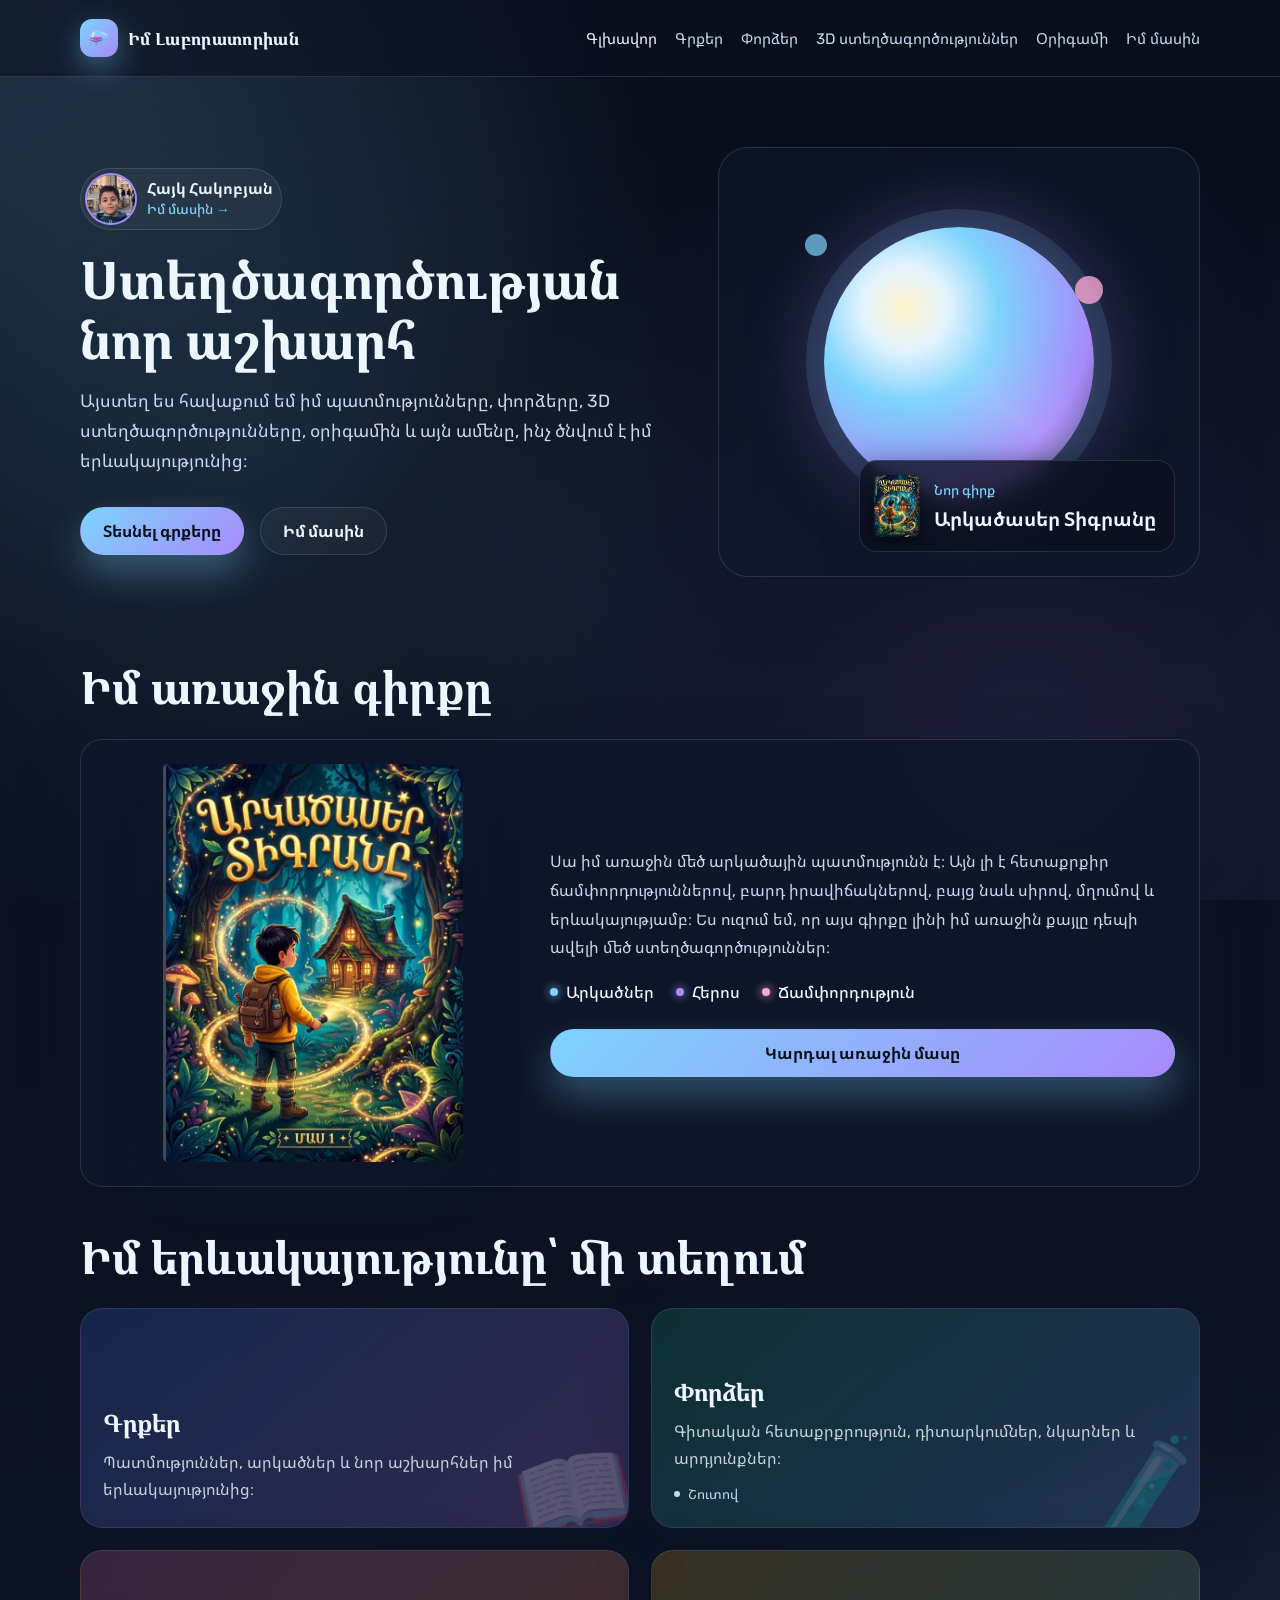
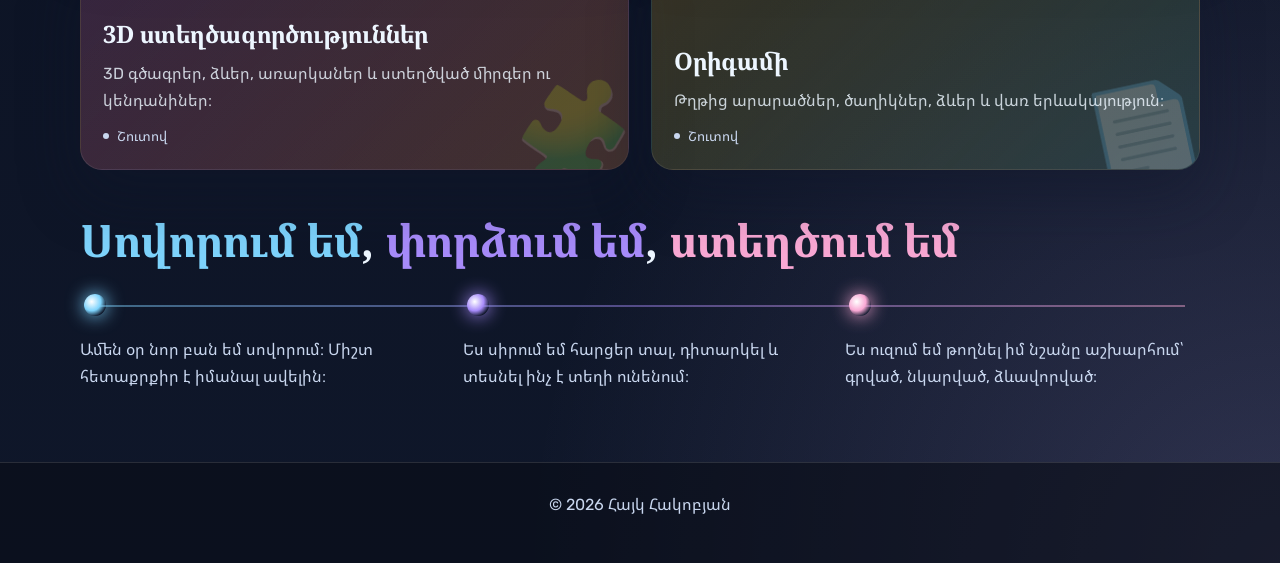
==== commit d89f98e1: "Use the «Արկածասեր Տիգրանը» cover artwork across the site - Cover as responsive WebP at 320, 600 and" ====
--- a/index.html
+++ b/index.html
@@ -70,8 +70,11 @@
           <div class="orb orb-one"></div>
           <div class="orb orb-two"></div>
           <a class="lab-card" href="pages/arkatsaser-tigran-1.html">
-            <span class="lab-tag">Նոր գիրք</span>
-            <strong>Արկածասեր Տիգրանը</strong>
+            <img class="lab-cover" src="assets/images/tigran/cover-320.webp" width="765" height="1024" alt="" />
+            <span class="lab-card-text">
+              <span class="lab-tag">Նոր գիրք</span>
+              <strong>Արկածասեր Տիգրանը</strong>
+            </span>
           </a>
         </div>
       </section>
@@ -82,13 +85,9 @@
         </div>
 
         <div class="feature-card">
-          <div class="book-cover">
-            <div class="cover-heading">
-              <h3 class="cover-title">Արկածասեր Տիգրանը</h3>
-              <span class="cover-part">Մաս 1</span>
-            </div>
-            <span class="cover-author">Հայկ Հակոբյան</span>
-          </div>
+          <a class="cover-art" href="pages/arkatsaser-tigran-1.html">
+            <img src="assets/images/tigran/cover-600.webp" srcset="assets/images/tigran/cover-320.webp 320w, assets/images/tigran/cover-600.webp 600w, assets/images/tigran/cover-765.webp 765w" sizes="(max-width: 599px) 230px, 300px" width="765" height="1024" alt="«Արկածասեր Տիգրանը», մաս 1 գրքի կազմը" loading="lazy" />
+          </a>
 
           <div class="feature-content">
             <p>
--- a/css/global.css
+++ b/css/global.css
@@ -66,6 +66,16 @@
   outline-offset: 3px;
 }
 
+/* Text for screen readers and search engines that is not shown on screen */
+.visually-hidden {
+  position: absolute;
+  width: 1px;
+  height: 1px;
+  overflow: hidden;
+  clip-path: inset(50%);
+  white-space: nowrap;
+}
+
 .container {
   width: min(1120px, calc(100% - 32px));
   margin: 0 auto;
@@ -293,7 +303,38 @@
   box-shadow: var(--shadow);
 }
 
-/* Book cover: spine on the left, title, author at the bottom (home page and book pages) */
+/* A book's cover artwork (home page, book page): book-like corners, a light spine edge and a soft shadow */
+.cover-art {
+  display: block;
+  justify-self: center;
+  width: min(100%, 300px);
+}
+
+.cover-art img {
+  width: 100%;
+  height: auto;
+  border-left: 3px solid rgba(255, 255, 255, 0.22);
+  border-radius: 5px 16px 16px 5px;
+  box-shadow: 0 24px 50px rgba(15, 23, 42, 0.6);
+  transition: transform 0.3s ease;
+}
+
+.cover-art figcaption {
+  margin-top: 16px;
+  color: var(--muted);
+  font-family: var(--font-display);
+  font-size: 1.05rem;
+  font-weight: 600;
+  text-align: center;
+}
+
+@media (hover: hover) {
+  a.cover-art:hover img {
+    transform: translateY(-4px) rotate(-1deg);
+  }
+}
+
+/* Drawn book cover, for books that have no cover artwork yet: spine on the left, title, author at the bottom */
 .book-cover {
   position: relative;
   container-type: inline-size;
@@ -405,6 +446,17 @@
   min-height: 0;
 }
 
+/* A book cover in a gallery card is shown whole, standing like a book */
+.gallery-visual .gallery-cover {
+  width: auto;
+  height: 230px;
+  aspect-ratio: 765 / 1024;
+  margin: 24px auto;
+  object-fit: contain;
+  border-radius: 4px 10px 10px 4px;
+  box-shadow: 0 14px 30px rgba(0, 0, 0, 0.45);
+}
+
 .gallery-item figcaption {
   padding: 18px 18px 20px;
 }
@@ -598,6 +650,10 @@
     width: min(100%, 230px);
     padding: 22px 18px 18px 32px;
   }
+
+  .cover-art {
+    width: min(100%, 230px);
+  }
 }
 
 @media (prefers-reduced-motion: reduce) {
--- a/css/home.css
+++ b/css/home.css
@@ -154,10 +154,10 @@
   right: 24px;
   bottom: 24px;
   display: flex;
-  flex-direction: column;
-  gap: 10px;
+  align-items: center;
+  gap: 14px;
   min-width: 180px;
-  padding: 18px 18px 16px;
+  padding: 14px 18px 14px 14px;
   border: 1px solid rgba(255, 255, 255, 0.12);
   background: rgba(12, 16, 30, 0.8);
   border-radius: 18px;
@@ -165,6 +165,20 @@
   backdrop-filter: blur(8px);
   box-shadow: 0 8px 32px rgba(15, 23, 42, 0.6);
   transition: transform 0.2s ease, border-color 0.2s ease;
+}
+
+.lab-cover {
+  flex-shrink: 0;
+  width: 46px;
+  height: auto;
+  border-radius: 3px 6px 6px 3px;
+  box-shadow: 0 6px 16px rgba(0, 0, 0, 0.45);
+}
+
+.lab-card-text {
+  display: flex;
+  flex-direction: column;
+  gap: 6px;
 }
 
 .lab-tag {
@@ -505,9 +519,13 @@
     right: 14px;
     bottom: 14px;
     min-width: 0;
-    gap: 6px;
-    padding: 12px 14px;
+    gap: 10px;
+    padding: 10px 14px 10px 10px;
     border-radius: 14px;
+  }
+
+  .lab-cover {
+    width: 38px;
   }
 
   .lab-card strong {
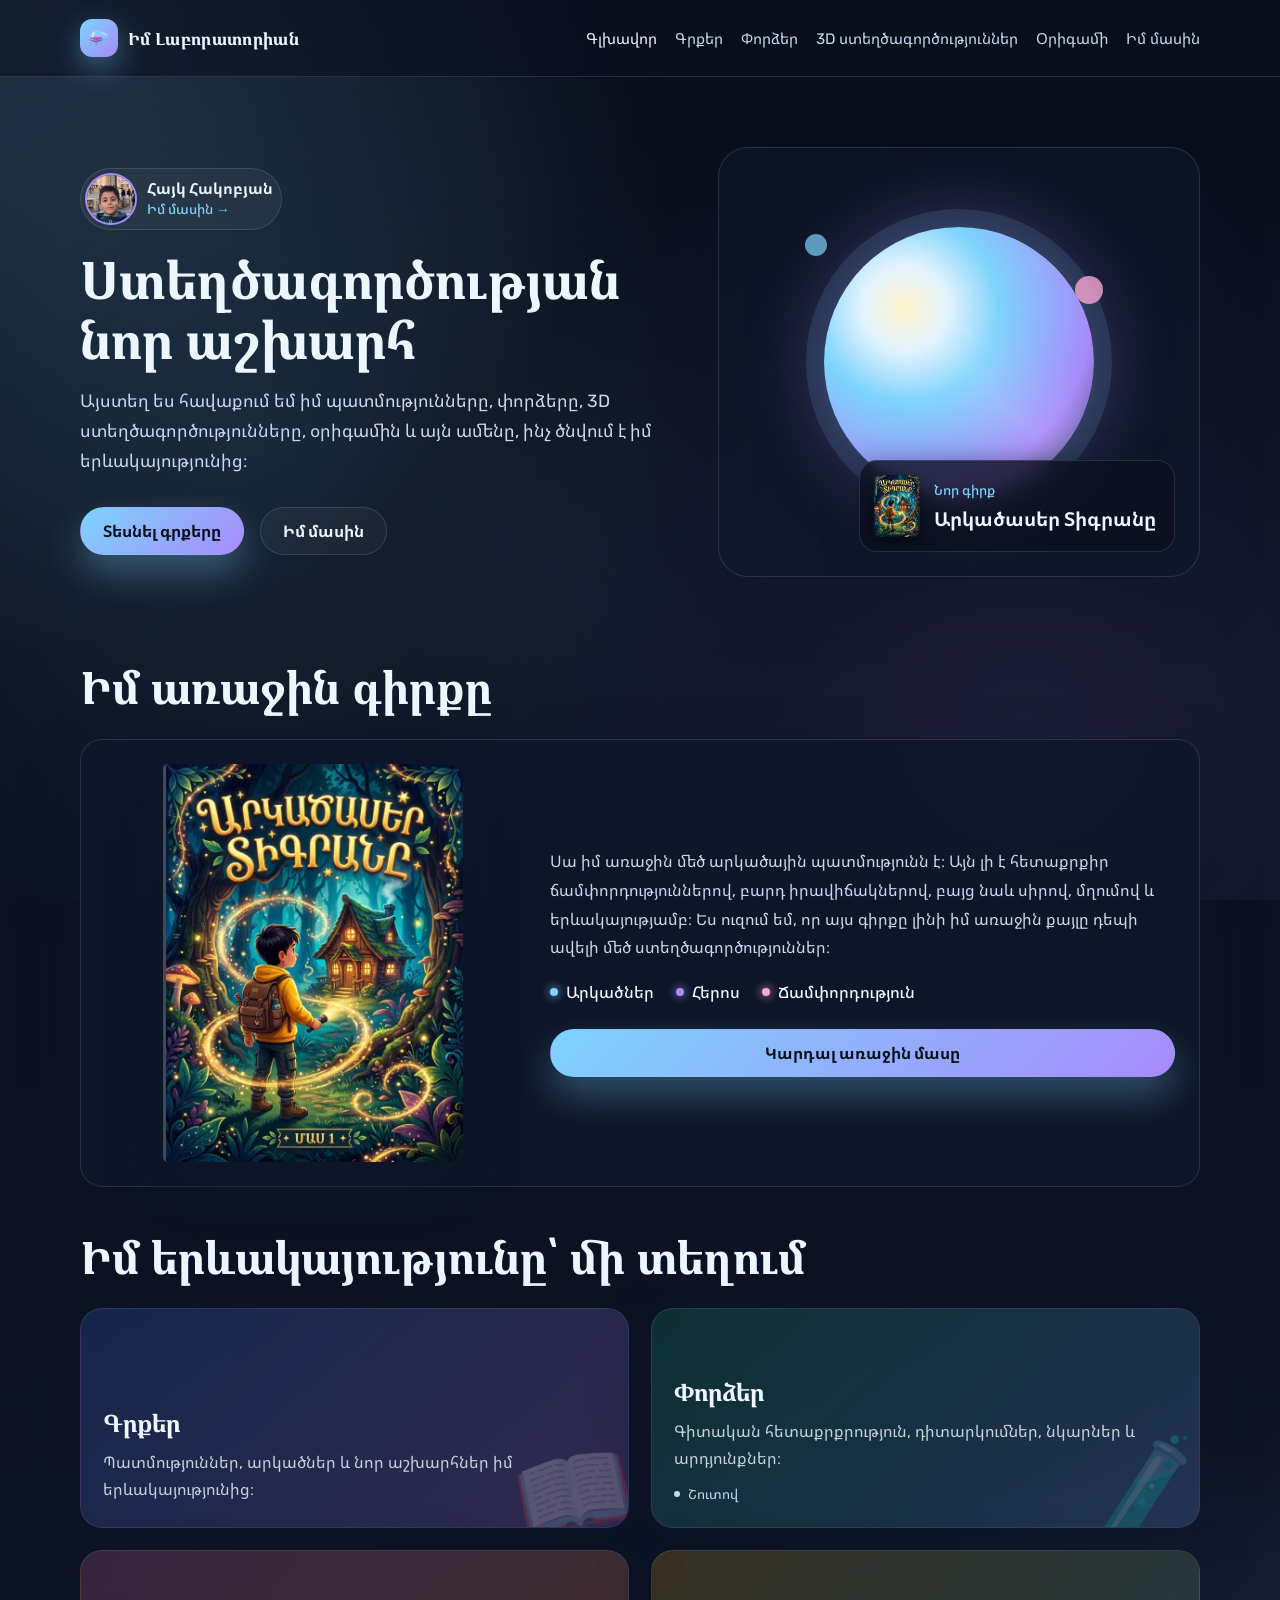
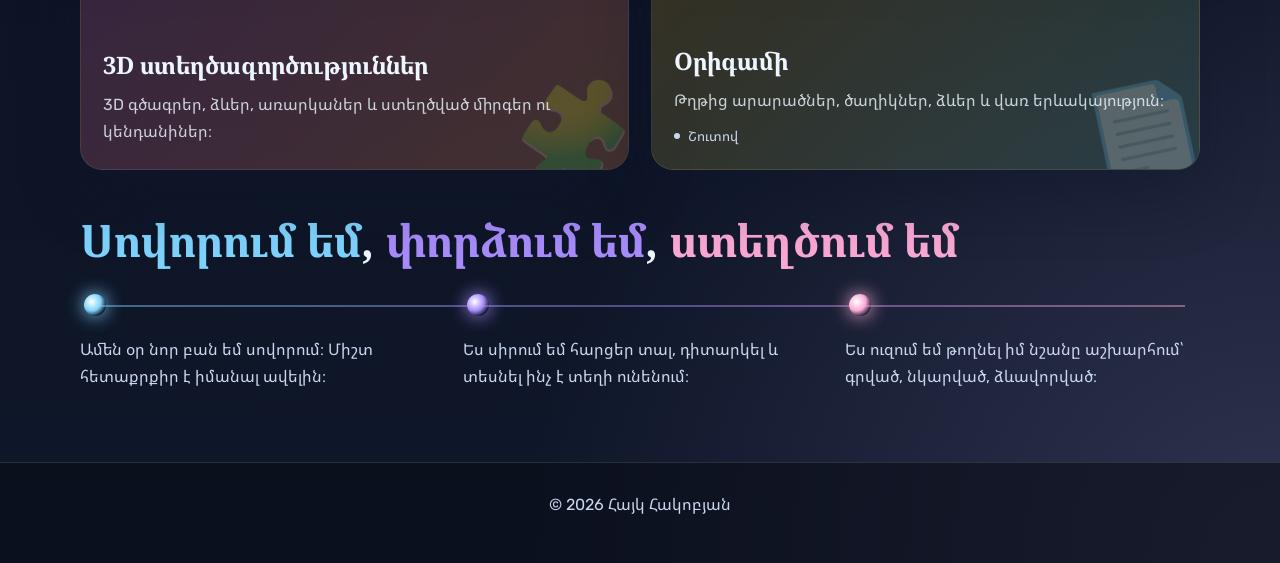
==== commit dec2a269: "Publish Hayk's first 3D creations: six objects and a video - 3D page: a car, the Eiffel Tower, a sco" ====
--- a/index.html
+++ b/index.html
@@ -123,12 +123,10 @@
             <span class="card-status">Շուտով</span>
           </a>
 
-          <a class="category-card d3 is-empty" href="pages/3d-creations.html">
+          <a class="category-card d3" href="pages/3d-creations.html">
             <span class="icon" aria-hidden="true">🧩</span>
             <h3>3D ստեղծագործություններ</h3>
             <p>3D գծագրեր, ձևեր, առարկաներ և ստեղծված միրգեր ու կենդանիներ։</p>
-            <!-- Երբ առաջին աշխատանքը տեղադրվի, ջնջիր is-empty դասը և այս տողը -->
-            <span class="card-status">Շուտով</span>
           </a>
 
           <a class="category-card origami is-empty" href="pages/origamis.html">
